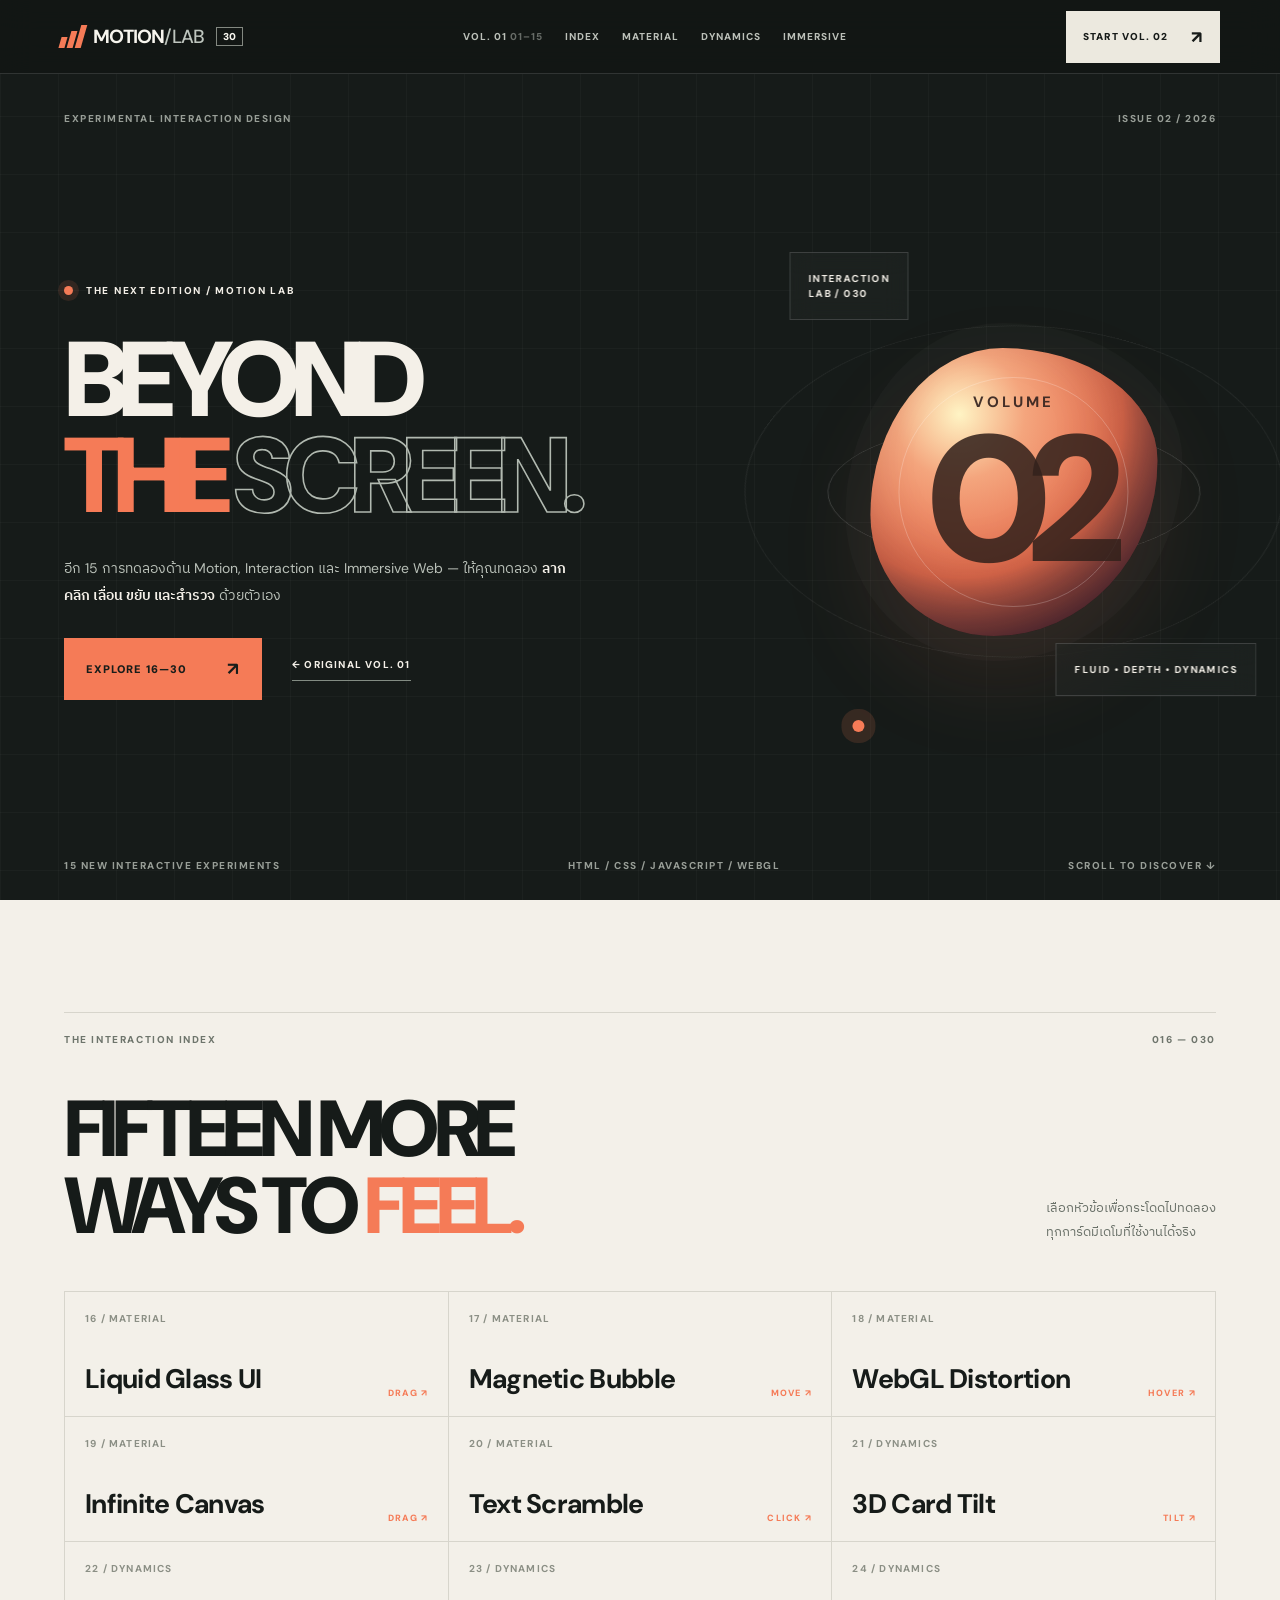
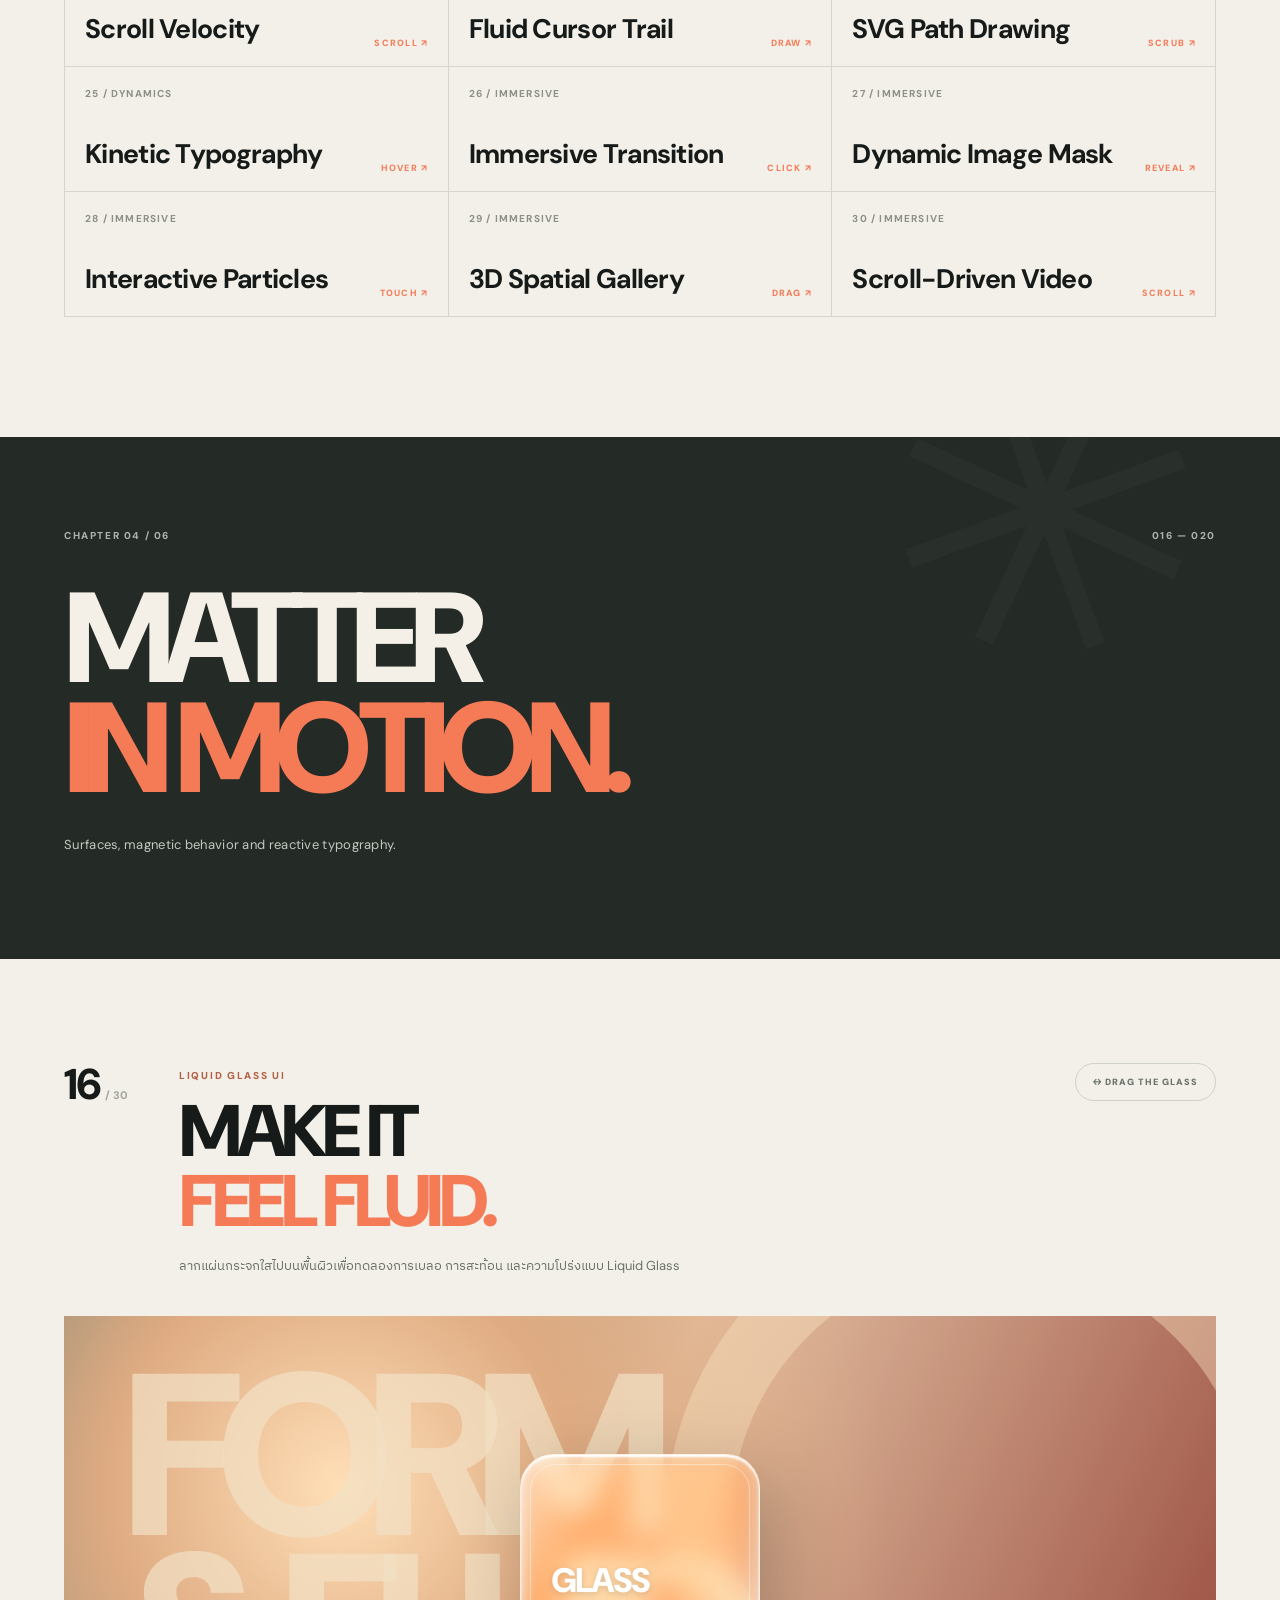
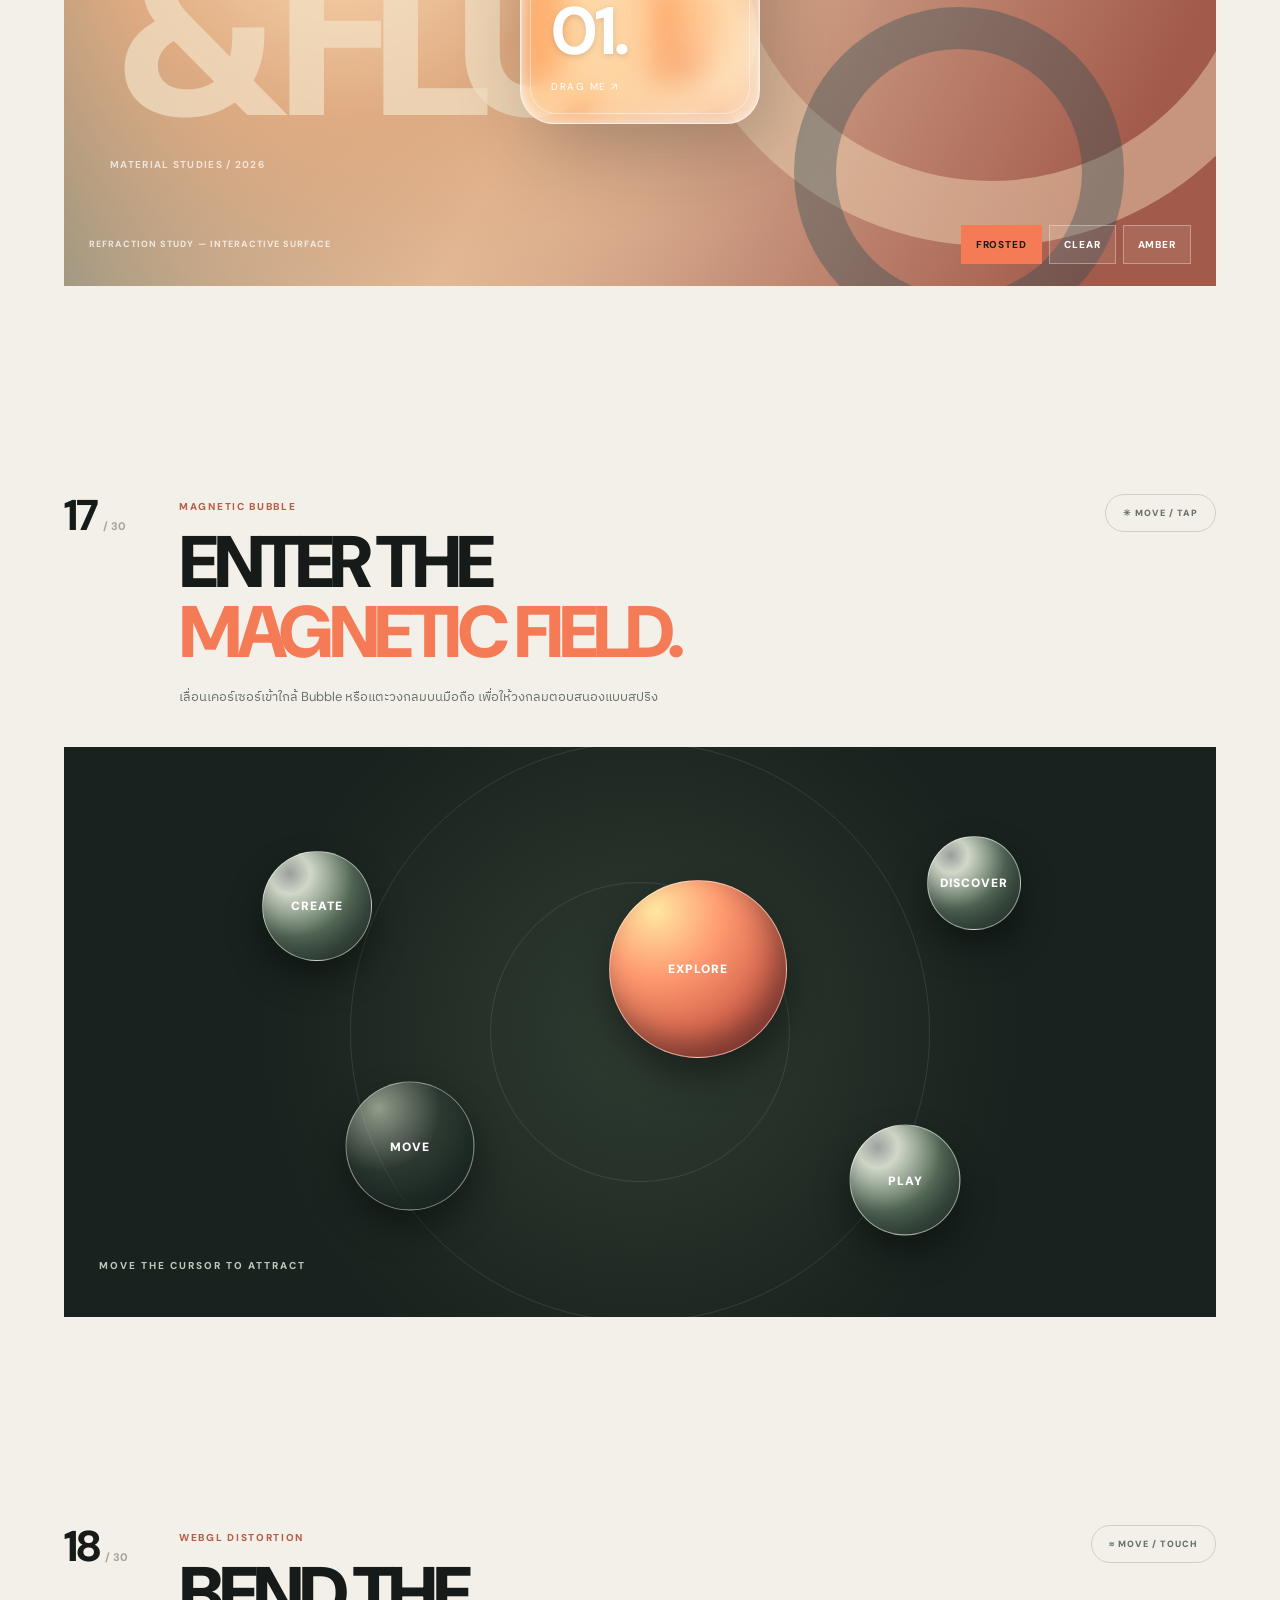
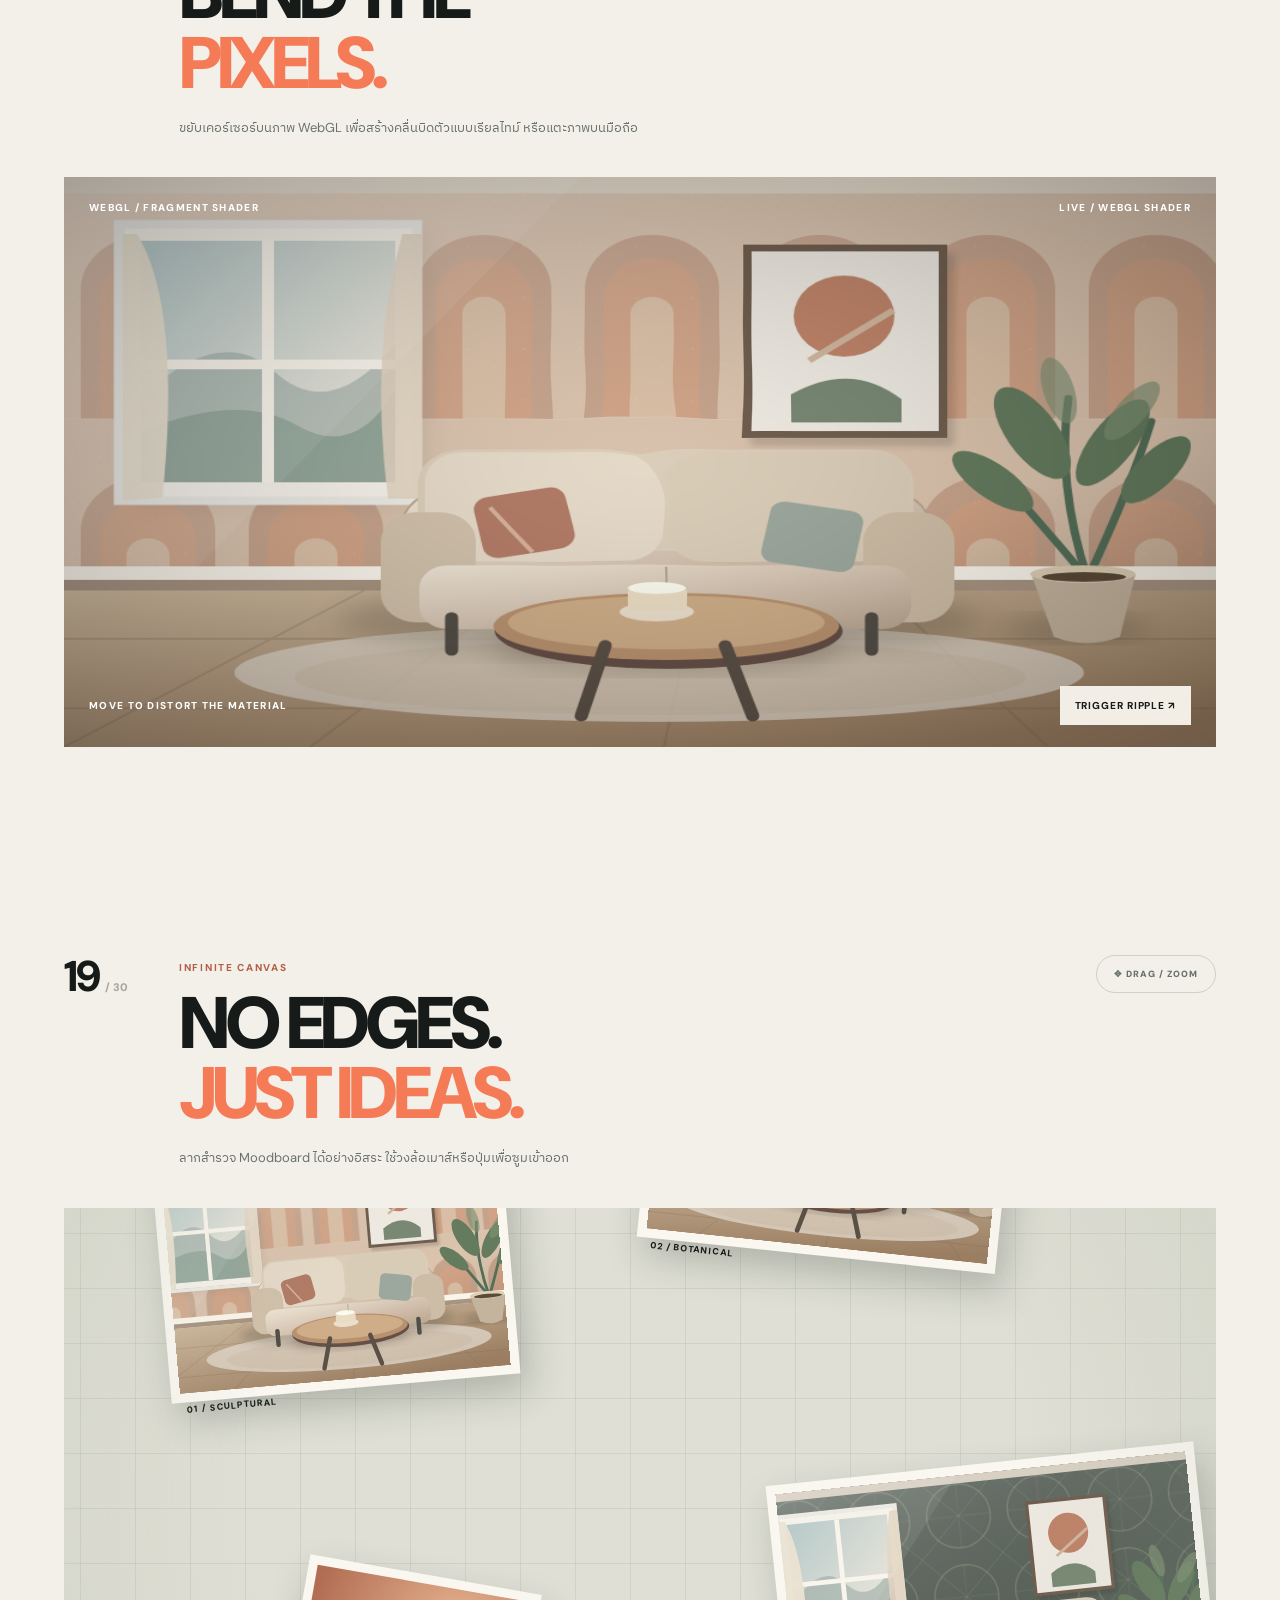
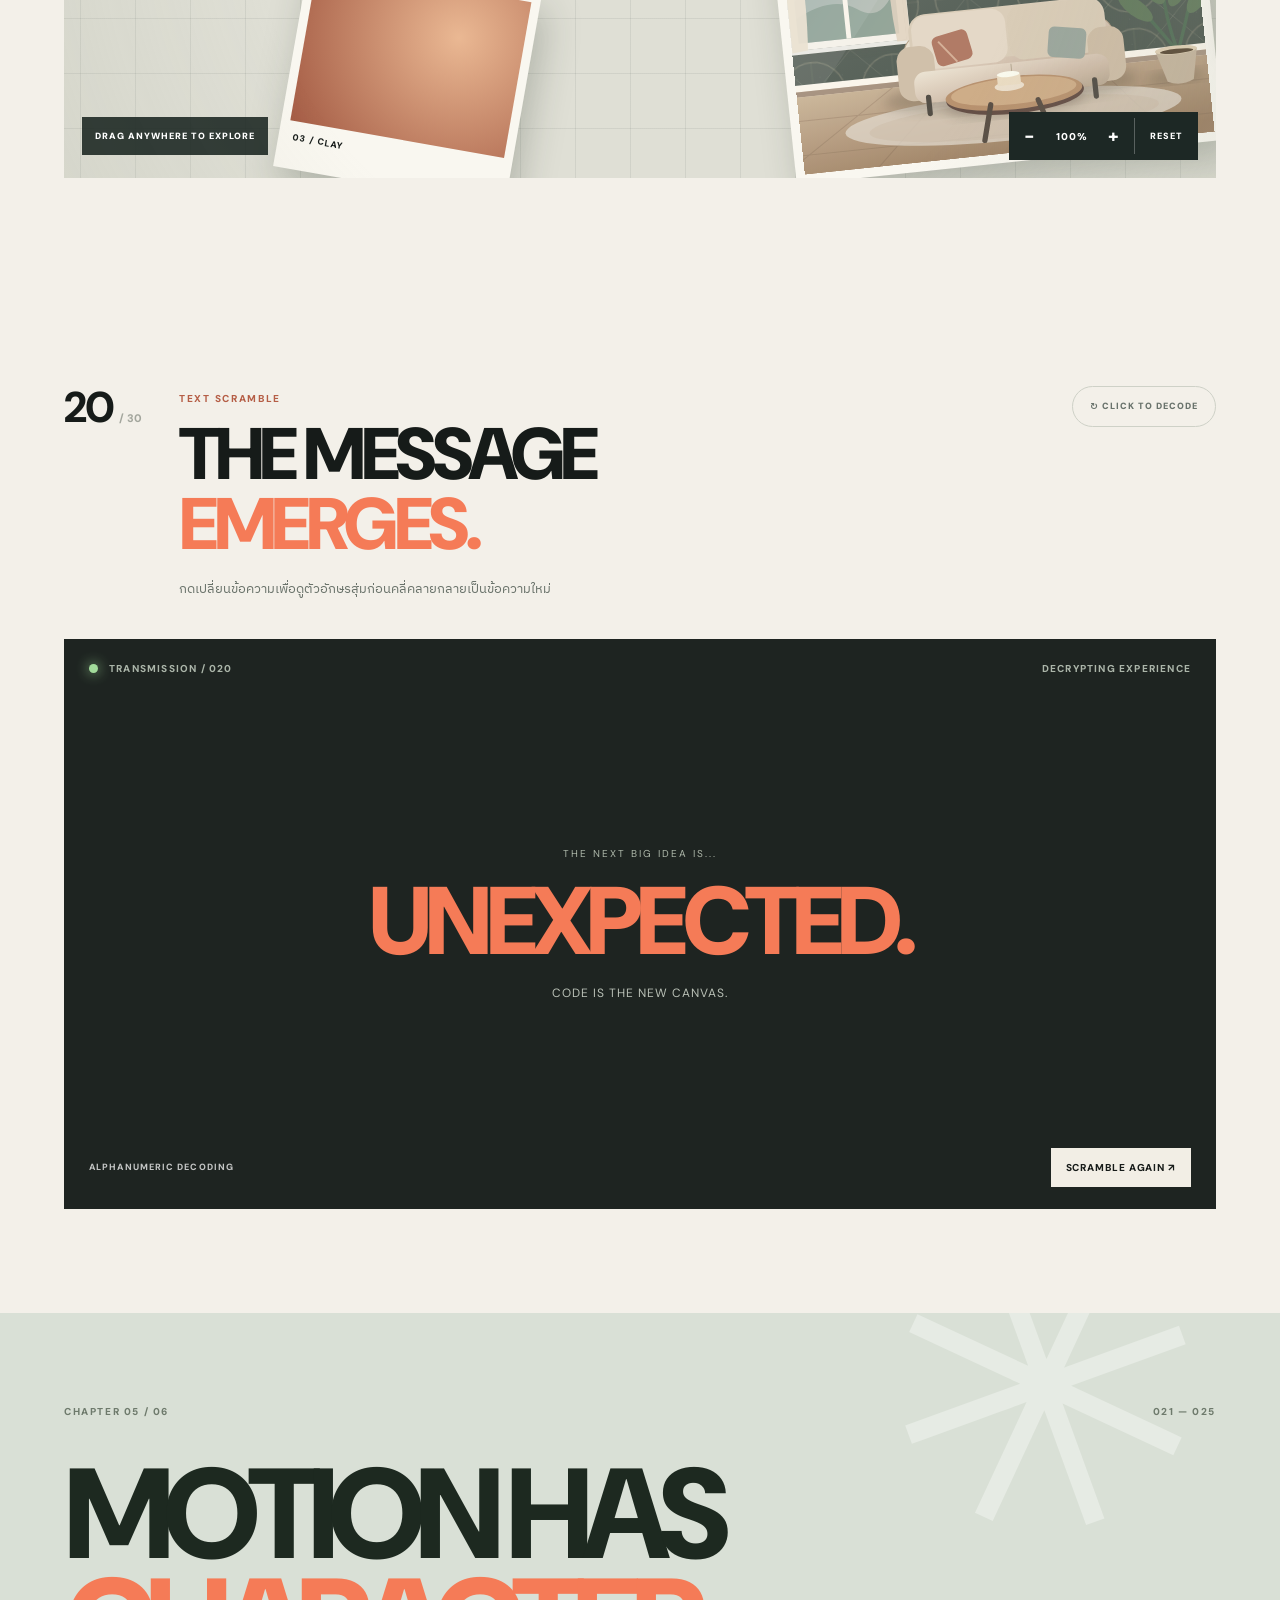
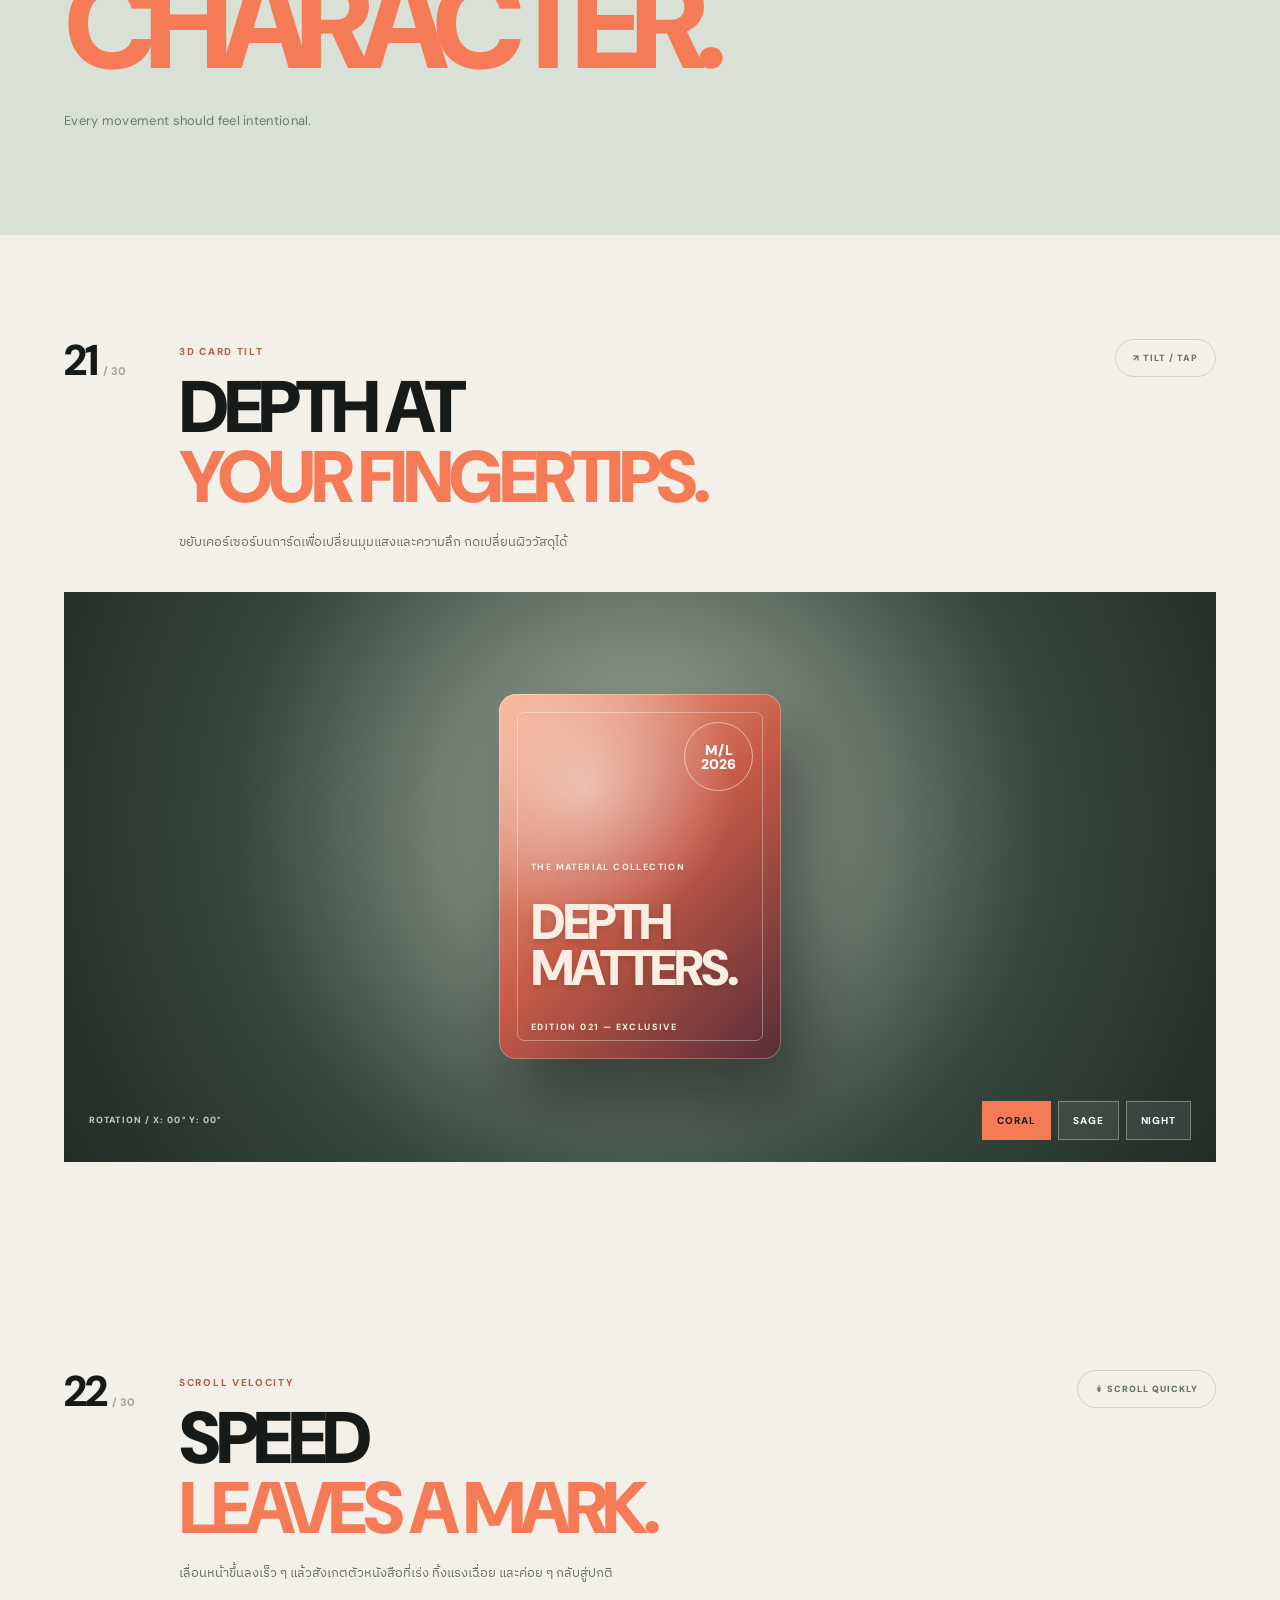
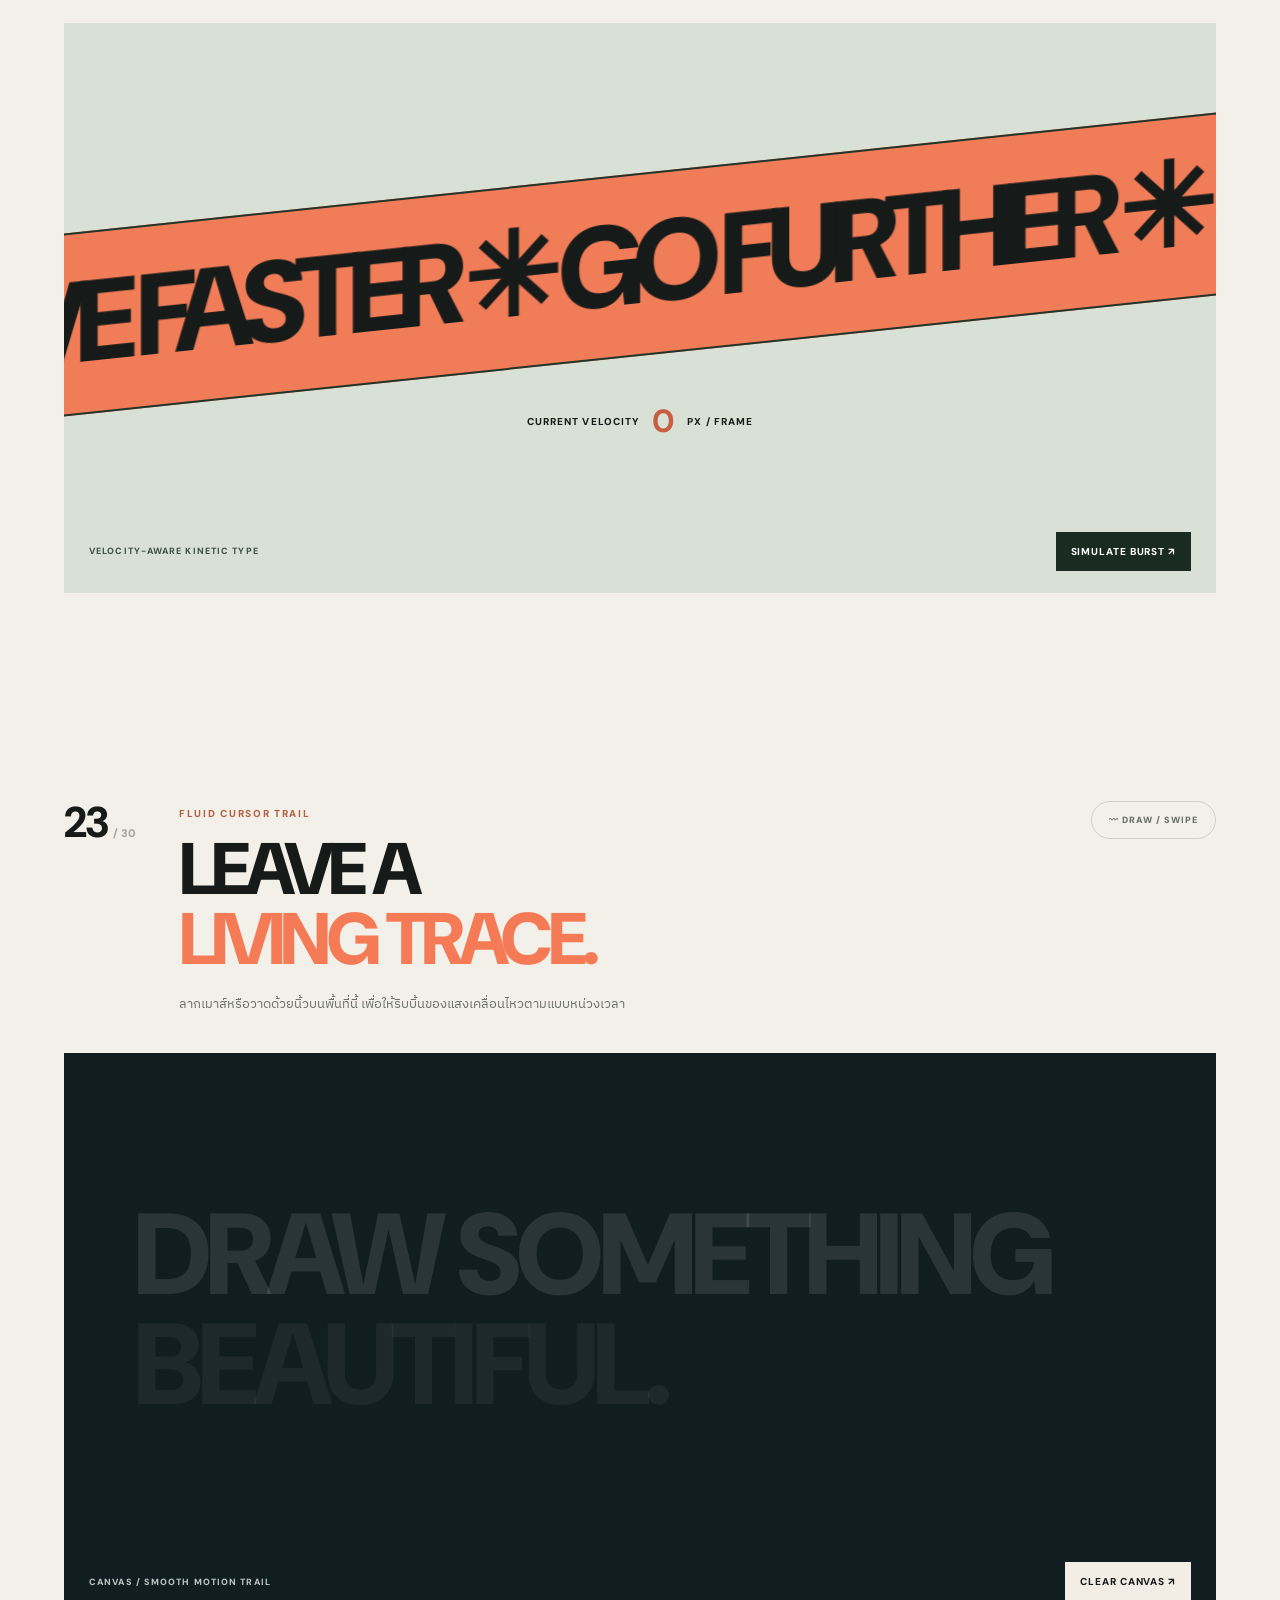
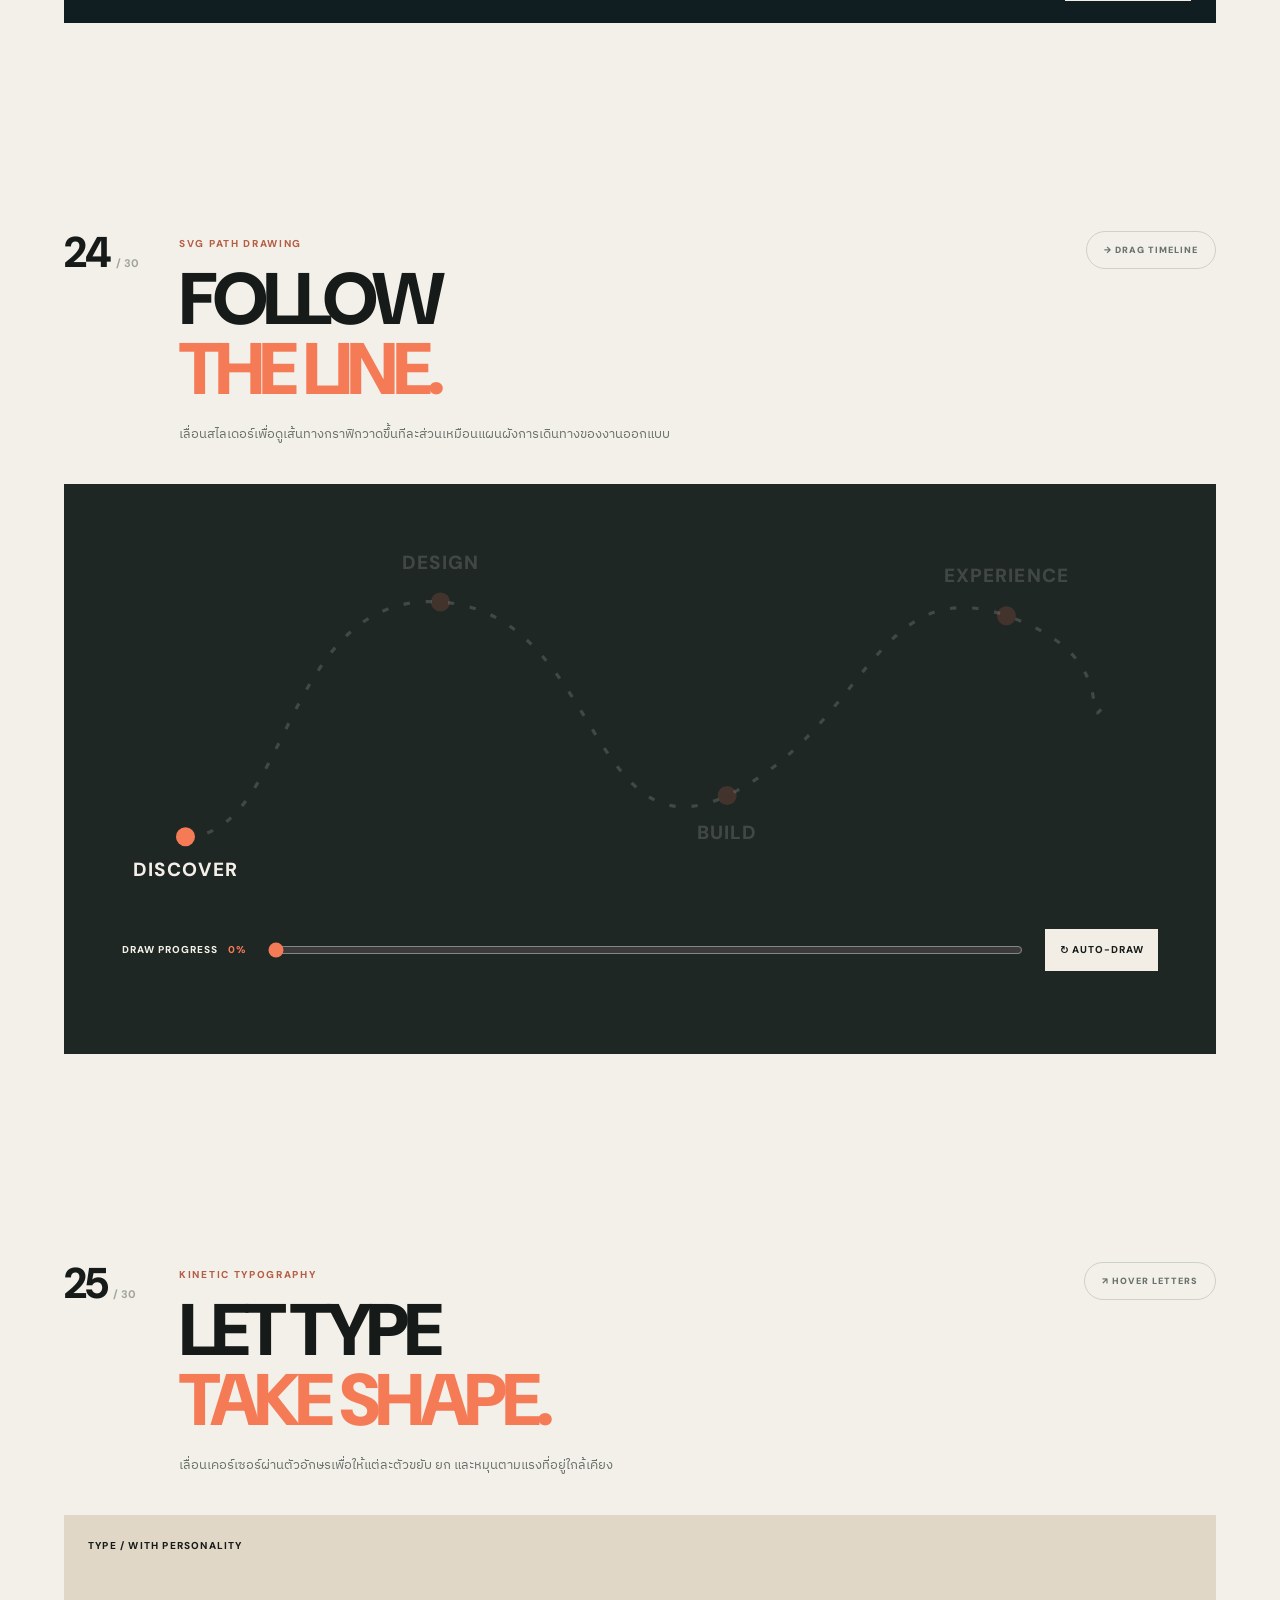
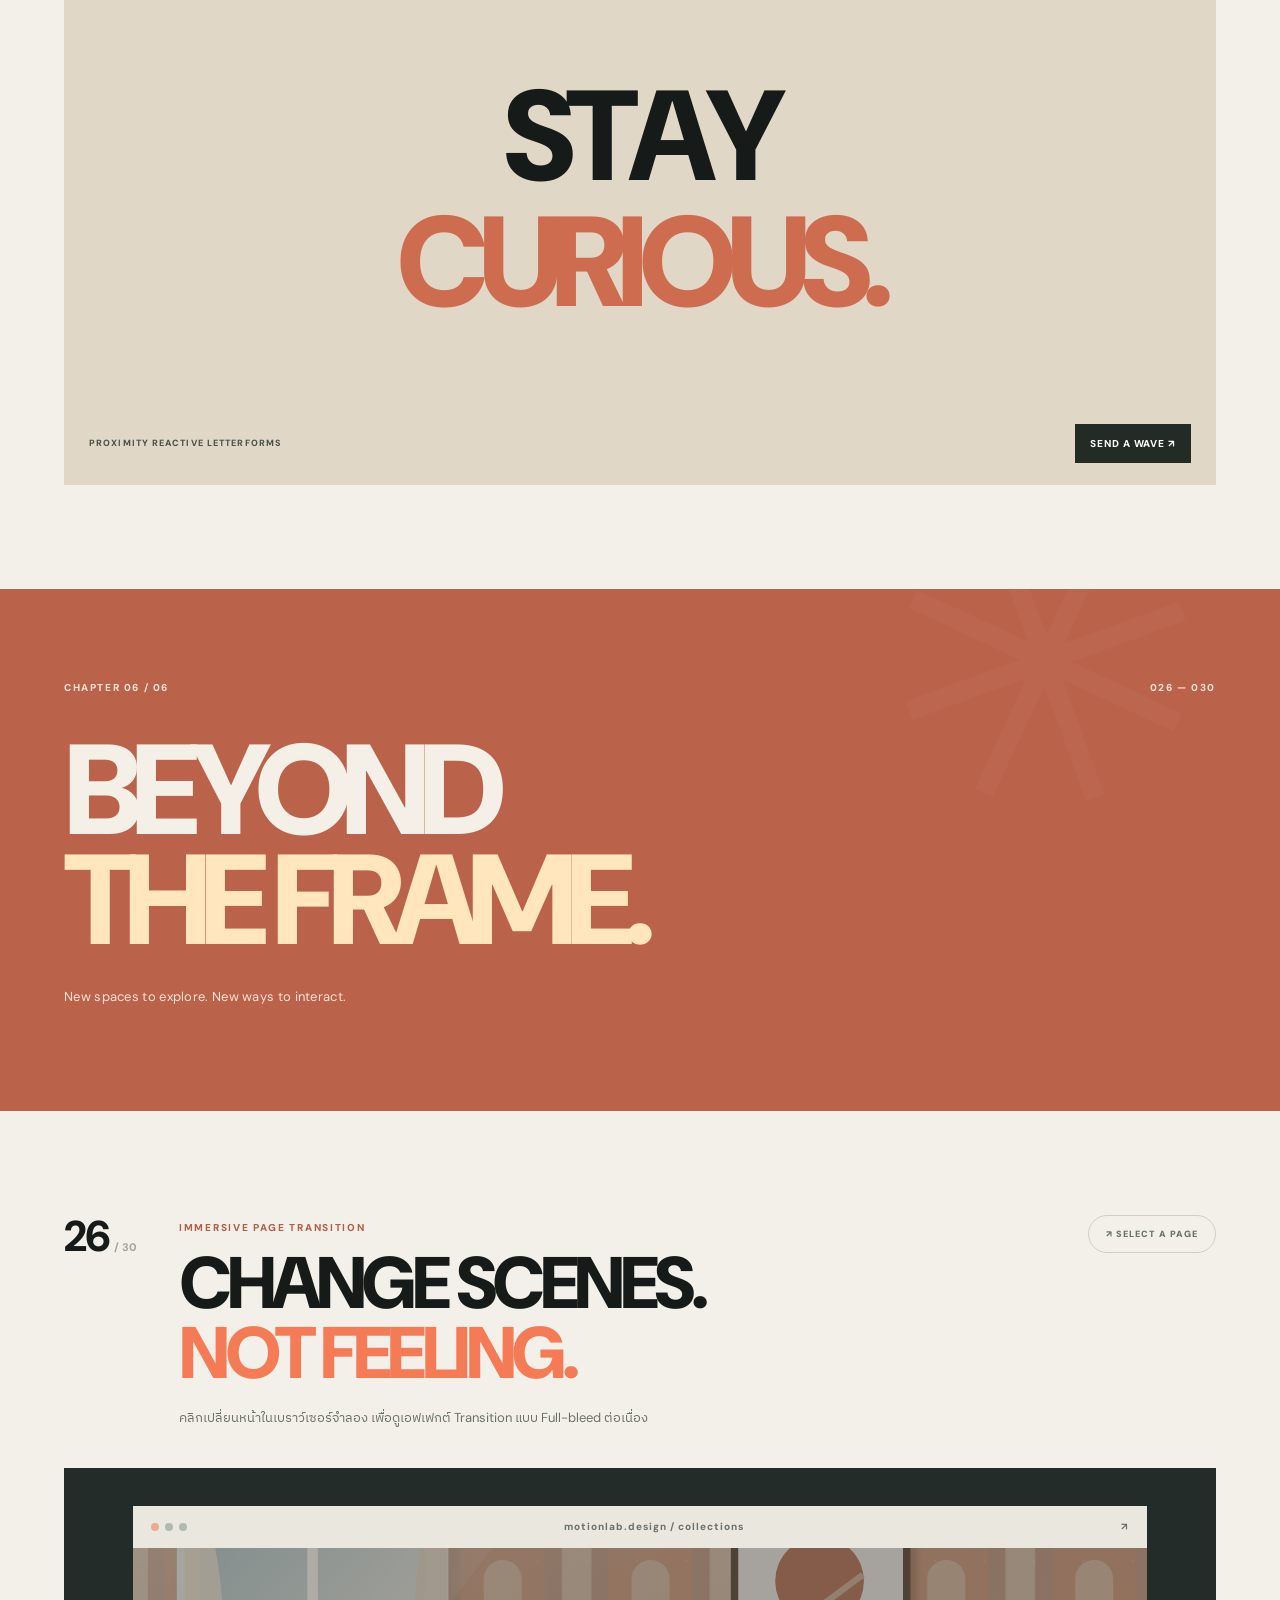
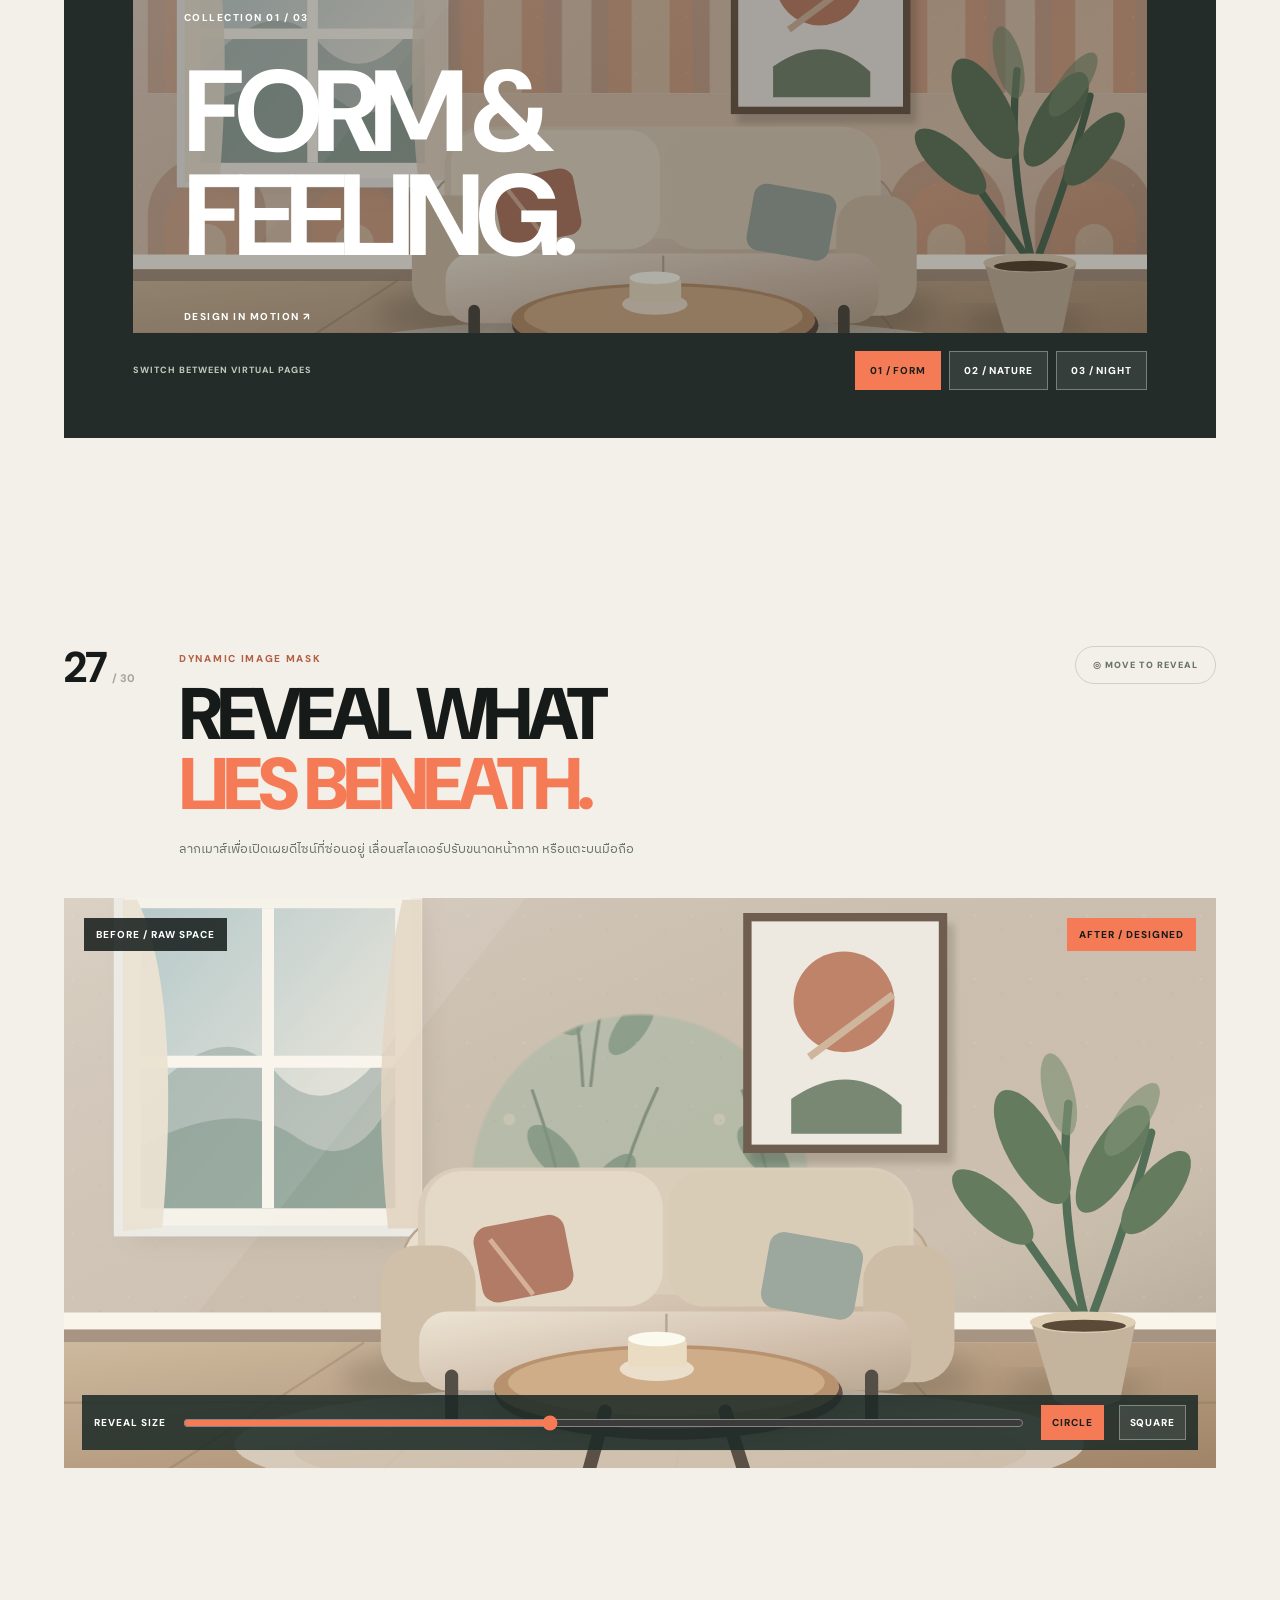
==== vol02.html @ 8ad455dc "Add files via upload" ====
<!doctype html>
<html lang="th">
<head>
<meta charset="utf-8"><meta name="viewport" content="width=device-width, initial-scale=1">
<meta name="theme-color" content="#161b19"><meta name="description" content="MOTION LAB VOL.02 — 15 new interactive experiments. Liquid Glass, WebGL, Infinite Canvas, 3D Gallery, Scroll-Driven Video and more."><title>MOTION LAB / VOL. 02 — Experiments 16–30</title>
<link rel="preconnect" href="https://fonts.googleapis.com"><link rel="preconnect" href="https://fonts.gstatic.com" crossorigin><link href="https://fonts.googleapis.com/css2?family=DM+Sans:wght@400;500;600;700;800;900&family=IBM+Plex+Sans+Thai:wght@400;500;600;700&display=swap" rel="stylesheet"><link rel="stylesheet" href="vol02.css">
</head><body>
<div class="reading-line" id="readingLine"></div>
<header class="nav"><a class="logo" href="./index.html#home" aria-label="MOTION LAB Homepage"><span class="logo-bars"><i></i><i></i><i></i></span><b>MOTION<span>/LAB</span></b><small>30</small></a><nav class="nav-items" aria-label="Main navigation"><a href="./index.html#directory">VOL. 01 <span>01–15</span></a><a href="#index">INDEX</a><a href="#chapter-material">MATERIAL</a><a href="#chapter-dynamic">DYNAMICS</a><a href="#chapter-immersive">IMMERSIVE</a></nav><a class="nav-pill" href="#demo-16">START VOL. 02 <span>↗</span></a></header>
<main>
<section class="v-hero" id="home"><div class="hero-grain"></div><div class="hero-rail"><span>EXPERIMENTAL INTERACTION DESIGN</span><span>ISSUE 02 / 2026</span></div><div class="hero-grid"><div class="hero-words"><span class="overline"><i></i> THE NEXT EDITION / MOTION LAB</span><h1>BEYOND<br><em>THE</em> <span class="outline">SCREEN.</span></h1><p>อีก 15 การทดลองด้าน Motion, Interaction และ Immersive Web — ให้คุณทดลอง <strong>ลาก คลิก เลื่อน ขยับ และสำรวจ</strong> ด้วยตัวเอง</p><div class="hero-buttons"><a class="solid-btn" href="#demo-16">EXPLORE 16—30 <b>↗</b></a><a class="text-button" href="./index.html#directory">← ORIGINAL VOL. 01</a></div></div><div class="hero-art" aria-hidden="true"><div class="halo halo-1"></div><div class="halo halo-2"></div><div class="hero-core"><span>VOLUME<br><strong>02</strong></span></div><div class="hero-tag tag-1">INTERACTION<br>LAB / 030</div><div class="hero-tag tag-2">FLUID • DEPTH • DYNAMICS</div><div class="hero-orbit-dot"></div></div></div><div class="hero-foot"><span>15 NEW INTERACTIVE EXPERIMENTS</span><span>HTML / CSS / JAVASCRIPT / WEBGL</span><span>SCROLL TO DISCOVER ↓</span></div></section>
<section class="index-section wrap" id="index"><div class="top-note"><span>THE INTERACTION INDEX</span><span>016 — 030</span></div><div class="index-intro"><h2>FIFTEEN MORE<br>WAYS TO <em>FEEL.</em></h2><p>เลือกหัวข้อเพื่อกระโดดไปทดลอง<br>ทุกการ์ดมีเดโมที่ใช้งานได้จริง</p></div><div class="index-cards">
<a href="#demo-16"><small>16 / MATERIAL</small><b>Liquid Glass UI</b><span>DRAG ↗</span></a><a href="#demo-17"><small>17 / MATERIAL</small><b>Magnetic Bubble</b><span>MOVE ↗</span></a><a href="#demo-18"><small>18 / MATERIAL</small><b>WebGL Distortion</b><span>HOVER ↗</span></a><a href="#demo-19"><small>19 / MATERIAL</small><b>Infinite Canvas</b><span>DRAG ↗</span></a><a href="#demo-20"><small>20 / MATERIAL</small><b>Text Scramble</b><span>CLICK ↗</span></a><a href="#demo-21"><small>21 / DYNAMICS</small><b>3D Card Tilt</b><span>TILT ↗</span></a><a href="#demo-22"><small>22 / DYNAMICS</small><b>Scroll Velocity</b><span>SCROLL ↗</span></a><a href="#demo-23"><small>23 / DYNAMICS</small><b>Fluid Cursor Trail</b><span>DRAW ↗</span></a><a href="#demo-24"><small>24 / DYNAMICS</small><b>SVG Path Drawing</b><span>SCRUB ↗</span></a><a href="#demo-25"><small>25 / DYNAMICS</small><b>Kinetic Typography</b><span>HOVER ↗</span></a><a href="#demo-26"><small>26 / IMMERSIVE</small><b>Immersive Transition</b><span>CLICK ↗</span></a><a href="#demo-27"><small>27 / IMMERSIVE</small><b>Dynamic Image Mask</b><span>REVEAL ↗</span></a><a href="#demo-28"><small>28 / IMMERSIVE</small><b>Interactive Particles</b><span>TOUCH ↗</span></a><a href="#demo-29"><small>29 / IMMERSIVE</small><b>3D Spatial Gallery</b><span>DRAG ↗</span></a><a href="#demo-30"><small>30 / IMMERSIVE</small><b>Scroll-Driven Video</b><span>SCROLL ↗</span></a></div></section>
<div id="chapter-material" class="chapter-banner"><div class="wrap"><div class="chapter-meta">CHAPTER 04 / 06 <span>016 — 020</span></div><h2>MATTER<br><em>IN MOTION.</em></h2><p>Surfaces, magnetic behavior and reactive typography.</p></div></div>
<section id="demo-16" class="experiment wrap"><div class="ex-head"><div class="ex-index">16 <small>/ 30</small></div><div><span class="eyebrow">LIQUID GLASS UI</span><h3>MAKE IT<br><em>FEEL FLUID.</em></h3><p>ลากแผ่นกระจกใสไปบนพื้นผิวเพื่อทดลองการเบลอ การสะท้อน และความโปร่งแบบ Liquid Glass</p></div><span class="action-hint">↔ DRAG THE GLASS</span></div><div class="stage glass-stage" id="glassStage"><div class="glass-surface"><span>FORM<br>&amp; FLUID</span><div class="glass-arc arc-one"></div><div class="glass-arc arc-two"></div><div class="glass-surface-note">MATERIAL STUDIES / 2026</div></div><div class="glass-object" id="glassObject" role="img" aria-label="แผ่นกระจกแบบลากได้"><div class="glass-shine"></div><span>GLASS<br><strong>01.</strong></span><small>DRAG ME ↗</small></div><div class="stage-bottom"><span>REFRACTION STUDY — INTERACTIVE SURFACE</span><div class="control-group"><button class="chip active" data-glass="frost" aria-pressed="true">FROSTED</button><button class="chip" data-glass="clear" aria-pressed="false">CLEAR</button><button class="chip" data-glass="amber" aria-pressed="false">AMBER</button></div></div></div></section>
<section id="demo-17" class="experiment wrap"><div class="ex-head"><div class="ex-index">17 <small>/ 30</small></div><div><span class="eyebrow">MAGNETIC BUBBLE</span><h3>ENTER THE<br><em>MAGNETIC FIELD.</em></h3><p>เลื่อนเคอร์เซอร์เข้าใกล้ Bubble หรือแตะวงกลมบนมือถือ เพื่อให้วงกลมตอบสนองแบบสปริง</p></div><span class="action-hint">✳ MOVE / TAP</span></div><div class="stage bubble-stage" id="bubbleStage"><div class="bubble-orbit"></div><div class="bubble-orbit inner"></div><button class="bubble" style="--x:22%;--y:28%;--size:110px" data-bubble="CREATE" aria-label="CREATE">CREATE</button><button class="bubble accent" style="--x:55%;--y:39%;--size:178px" data-bubble="EXPLORE" aria-label="EXPLORE">EXPLORE</button><button class="bubble" style="--x:79%;--y:24%;--size:94px" data-bubble="DISCOVER" aria-label="DISCOVER">DISCOVER</button><button class="bubble outline-b" style="--x:30%;--y:70%;--size:129px" data-bubble="MOVE" aria-label="MOVE">MOVE</button><button class="bubble" style="--x:73%;--y:76%;--size:111px" data-bubble="PLAY" aria-label="PLAY">PLAY</button><span class="bubble-status" id="bubbleStatus">MOVE THE CURSOR TO ATTRACT</span></div></section>
<section id="demo-18" class="experiment wrap"><div class="ex-head"><div class="ex-index">18 <small>/ 30</small></div><div><span class="eyebrow">WEBGL DISTORTION</span><h3>BEND THE<br><em>PIXELS.</em></h3><p>ขยับเคอร์เซอร์บนภาพ WebGL เพื่อสร้างคลื่นบิดตัวแบบเรียลไทม์ หรือแตะภาพบนมือถือ</p></div><span class="action-hint">≈ MOVE / TOUCH</span></div><div class="stage shader-stage" id="shaderStage"><canvas id="shaderCanvas" aria-label="Interactive WebGL ripple distortion"></canvas><div class="shader-head"><span>WEBGL / FRAGMENT SHADER</span><span id="shaderState">GPU RENDERING</span></div><div class="shader-bottom"><span>MOVE TO DISTORT THE MATERIAL</span><button class="minor-btn" id="shaderPulse">TRIGGER RIPPLE ↗</button></div></div></section>
<section id="demo-19" class="experiment wrap"><div class="ex-head"><div class="ex-index">19 <small>/ 30</small></div><div><span class="eyebrow">INFINITE CANVAS</span><h3>NO EDGES.<br><em>JUST IDEAS.</em></h3><p>ลากสำรวจ Moodboard ได้อย่างอิสระ ใช้วงล้อเมาส์หรือปุ่มเพื่อซูมเข้าออก</p></div><span class="action-hint">✥ DRAG / ZOOM</span></div><div class="stage canvas-stage" id="infiniteCanvas"><div class="canvas-world" id="canvasWorld"><div class="canvas-node node-one"><img src="assets/room-after.svg" alt="Warm interior"><span>01 / SCULPTURAL</span></div><div class="canvas-node node-two"><img src="assets/room-sage.svg" alt="Sage interior"><span>02 / BOTANICAL</span></div><div class="canvas-node node-three"><div class="canvas-color color-swatch-one"></div><span>03 / CLAY</span></div><div class="canvas-node node-four"><img src="assets/room-night.svg" alt="Night interior"><span>04 / NOCTURNE</span></div><div class="canvas-node node-five"><div class="canvas-poster">SPACE<br><em>IS A</em><br>CANVAS.</div><span>05 / TYPOGRAPHY</span></div><div class="canvas-node node-six"><img src="assets/room-sand.svg" alt="Neutral interior"><span>06 / SOFT LINES</span></div></div><div class="canvas-toolbar"><span>DRAG ANYWHERE TO EXPLORE</span><div><button id="canvasMinus" aria-label="Zoom out">−</button><output id="canvasZoom">100%</output><button id="canvasPlus" aria-label="Zoom in">+</button><button id="canvasReset">RESET</button></div></div></div></section>
<section id="demo-20" class="experiment wrap"><div class="ex-head"><div class="ex-index">20 <small>/ 30</small></div><div><span class="eyebrow">TEXT SCRAMBLE</span><h3>THE MESSAGE<br><em>EMERGES.</em></h3><p>กดเปลี่ยนข้อความเพื่อดูตัวอักษรสุ่มก่อนคลี่คลายกลายเป็นข้อความใหม่</p></div><span class="action-hint">↻ CLICK TO DECODE</span></div><div class="stage scramble-stage"><div class="terminal-bar"><span class="led"></span> TRANSMISSION / 020 <span>DECRYPTING EXPERIENCE</span></div><div class="scramble-core"><small>THE NEXT BIG IDEA IS...</small><div id="scrambleText" aria-live="polite">UNEXPECTED.</div><p id="scrambleDescription">CODE IS THE NEW CANVAS.</p></div><div class="stage-bottom"><span>ALPHANUMERIC DECODING</span><button class="minor-btn" id="scrambleNext">SCRAMBLE AGAIN ↗</button></div></div></section>
<div id="chapter-dynamic" class="chapter-banner light-chapter"><div class="wrap"><div class="chapter-meta">CHAPTER 05 / 06 <span>021 — 025</span></div><h2>MOTION HAS<br><em>CHARACTER.</em></h2><p>Every movement should feel intentional.</p></div></div>
<section id="demo-21" class="experiment wrap"><div class="ex-head"><div class="ex-index">21 <small>/ 30</small></div><div><span class="eyebrow">3D CARD TILT</span><h3>DEPTH AT<br><em>YOUR FINGERTIPS.</em></h3><p>ขยับเคอร์เซอร์บนการ์ดเพื่อเปลี่ยนมุมแสงและความลึก กดเปลี่ยนผิววัสดุได้</p></div><span class="action-hint">↗ TILT / TAP</span></div><div class="stage tilt-stage" id="tiltStage"><div class="tilt-perspective"><div class="tilt-card" id="tiltCard" tabindex="0" aria-label="Three dimensional tilt card"><div class="tilt-glare" id="tiltGlare"></div><div class="tilt-card-text"><span>THE MATERIAL COLLECTION</span><strong>DEPTH<br>MATTERS.</strong><small>EDITION 021 — EXCLUSIVE</small></div><div class="tilt-seal">M/L<br>2026</div></div></div><div class="stage-bottom"><span id="tiltReadout">ROTATION / X: 00° Y: 00°</span><div class="control-group"><button class="chip active" data-tilt="coral">CORAL</button><button class="chip" data-tilt="sage">SAGE</button><button class="chip" data-tilt="night">NIGHT</button></div></div></div></section>
<section id="demo-22" class="experiment wrap velocity-experiment"><div class="ex-head"><div class="ex-index">22 <small>/ 30</small></div><div><span class="eyebrow">SCROLL VELOCITY</span><h3>SPEED<br><em>LEAVES A MARK.</em></h3><p>เลื่อนหน้าขึ้นลงเร็ว ๆ แล้วสังเกตตัวหนังสือที่เร่ง ทิ้งแรงเฉื่อย และค่อย ๆ กลับสู่ปกติ</p></div><span class="action-hint">↡ SCROLL QUICKLY</span></div><div class="stage velocity-stage" id="velocityStage"><div class="velocity-rail" id="velocityRail"><div class="velocity-band" id="velocityBand">MOVE FASTER ✳ GO FURTHER ✳ FEEL THE MOTION ✳ MOVE FASTER ✳ GO FURTHER ✳ FEEL THE MOTION ✳</div></div><div class="velocity-metric"><span>CURRENT VELOCITY</span><strong id="velocityReadout">0</strong><span>PX / FRAME</span></div><div class="stage-bottom"><span>VELOCITY-AWARE KINETIC TYPE</span><button class="minor-btn" id="velocityBurst">SIMULATE BURST ↗</button></div></div></section>
<section id="demo-23" class="experiment wrap"><div class="ex-head"><div class="ex-index">23 <small>/ 30</small></div><div><span class="eyebrow">FLUID CURSOR TRAIL</span><h3>LEAVE A<br><em>LIVING TRACE.</em></h3><p>ลากเมาส์หรือวาดด้วยนิ้วบนพื้นที่นี้ เพื่อให้ริบบิ้นของแสงเคลื่อนไหวตามแบบหน่วงเวลา</p></div><span class="action-hint">〰 DRAW / SWIPE</span></div><div class="stage trail-stage" id="trailStage"><canvas id="trailCanvas" aria-label="Paint a fluid cursor trail"></canvas><div class="trail-label">DRAW SOMETHING<br><span>BEAUTIFUL.</span></div><div class="stage-bottom"><span>CANVAS / SMOOTH MOTION TRAIL</span><button class="minor-btn" id="trailClear">CLEAR CANVAS ↗</button></div></div></section>
<section id="demo-24" class="experiment wrap"><div class="ex-head"><div class="ex-index">24 <small>/ 30</small></div><div><span class="eyebrow">SVG PATH DRAWING</span><h3>FOLLOW<br><em>THE LINE.</em></h3><p>เลื่อนสไลเดอร์เพื่อดูเส้นทางกราฟิกวาดขึ้นทีละส่วนเหมือนแผนผังการเดินทางของงานออกแบบ</p></div><span class="action-hint">→ DRAG TIMELINE</span></div><div class="stage path-stage"><div class="path-visual"><svg id="drawingSvg" viewBox="0 0 980 430" role="img" aria-label="Design journey drawing with SVG path"><defs><linearGradient id="pathGrad"><stop offset="0" stop-color="#f47c5a"/><stop offset="1" stop-color="#ecd7ac"/></linearGradient></defs><path class="path-guide" d="M60 324 C160 324 150 92 301 102 S440 348 572 285 S711 72 836 115 S895 242 935 192"/><path id="drawingLine" class="path-line" d="M60 324 C160 324 150 92 301 102 S440 348 572 285 S711 72 836 115 S895 242 935 192"/><g class="path-dot" data-threshold="0"><circle cx="60" cy="324" r="9"/><text x="60" y="361">DISCOVER</text></g><g class="path-dot" data-threshold="0.32"><circle cx="301" cy="102" r="9"/><text x="301" y="71">DESIGN</text></g><g class="path-dot" data-threshold="0.63"><circle cx="572" cy="285" r="9"/><text x="572" y="326">BUILD</text></g><g class="path-dot" data-threshold="0.86"><circle cx="836" cy="115" r="9"/><text x="836" y="83">EXPERIENCE</text></g></svg></div><div class="path-controls"><label for="pathRange">DRAW PROGRESS <output id="pathPercent">0%</output></label><input id="pathRange" type="range" min="0" max="100" value="0"><button id="pathReplay" class="minor-btn">↻ AUTO-DRAW</button></div></div></section>
<section id="demo-25" class="experiment wrap"><div class="ex-head"><div class="ex-index">25 <small>/ 30</small></div><div><span class="eyebrow">KINETIC TYPOGRAPHY</span><h3>LET TYPE<br><em>TAKE SHAPE.</em></h3><p>เลื่อนเคอร์เซอร์ผ่านตัวอักษรเพื่อให้แต่ละตัวขยับ ยก และหมุนตามแรงที่อยู่ใกล้เคียง</p></div><span class="action-hint">↗ HOVER LETTERS</span></div><div class="stage kinetic-stage" id="kineticStage"><span>TYPE / WITH PERSONALITY</span><div class="kinetic-title" id="kineticTitle" aria-label="STAY CURIOUS"><div data-kinetic="STAY"></div><div data-kinetic="CURIOUS."></div></div><div class="stage-bottom"><span>PROXIMITY REACTIVE LETTERFORMS</span><button class="minor-btn" id="kineticWave">SEND A WAVE ↗</button></div></div></section>
<div id="chapter-immersive" class="chapter-banner immersive-chapter"><div class="wrap"><div class="chapter-meta">CHAPTER 06 / 06 <span>026 — 030</span></div><h2>BEYOND<br><em>THE FRAME.</em></h2><p>New spaces to explore. New ways to interact.</p></div></div>
<section id="demo-26" class="experiment wrap"><div class="ex-head"><div class="ex-index">26 <small>/ 30</small></div><div><span class="eyebrow">IMMERSIVE PAGE TRANSITION</span><h3>CHANGE SCENES.<br><em>NOT FEELING.</em></h3><p>คลิกเปลี่ยนหน้าในเบราว์เซอร์จำลอง เพื่อดูเอฟเฟกต์ Transition แบบ Full-bleed ต่อเนื่อง</p></div><span class="action-hint">↗ SELECT A PAGE</span></div><div class="stage transition-stage"><div class="browser-bar"><span class="browser-dots"><i></i><i></i><i></i></span><span>motionlab.design / collections</span><span>↗</span></div><div class="site-preview" id="sitePreview"><img id="siteImage" src="assets/room-after.svg" alt="Material collection preview"><div class="site-preview-copy"><small id="siteCount">COLLECTION 01 / 03</small><h4 id="siteTitle">FORM &<br>FEELING.</h4><span>DESIGN IN MOTION ↗</span></div><div class="page-wipe" id="pageWipe"></div></div><div class="transition-controls"><span>SWITCH BETWEEN VIRTUAL PAGES</span><button class="chip active" data-scene="0">01 / FORM</button><button class="chip" data-scene="1">02 / NATURE</button><button class="chip" data-scene="2">03 / NIGHT</button></div></div></section>
<section id="demo-27" class="experiment wrap"><div class="ex-head"><div class="ex-index">27 <small>/ 30</small></div><div><span class="eyebrow">DYNAMIC IMAGE MASK</span><h3>REVEAL WHAT<br><em>LIES BENEATH.</em></h3><p>ลากเมาส์เพื่อเปิดเผยดีไซน์ที่ซ่อนอยู่ เลื่อนสไลเดอร์ปรับขนาดหน้ากาก หรือแตะบนมือถือ</p></div><span class="action-hint">◎ MOVE TO REVEAL</span></div><div class="stage mask-stage" id="maskStage"><img src="assets/room-before.svg" alt="Before, bare interior"><img class="mask-after" id="maskedImage" src="assets/room-sage.svg" alt="After, botanical wallpaper"><div class="mask-tag before-tag">BEFORE / RAW SPACE</div><div class="mask-tag after-tag">AFTER / DESIGNED</div><div class="mask-controls"><label for="maskSize">REVEAL SIZE</label><input id="maskSize" type="range" min="70" max="300" value="170"><button class="chip active" id="maskCircle" aria-pressed="true">CIRCLE</button><button class="chip" id="maskSquare" aria-pressed="false">SQUARE</button></div></div></section>
<section id="demo-28" class="experiment wrap"><div class="ex-head"><div class="ex-index">28 <small>/ 30</small></div><div><span class="eyebrow">INTERACTIVE PARTICLE SYSTEM</span><h3>A UNIVERSE<br><em>THAT REACTS.</em></h3><p>ขยับหรือกดบนพื้นที่อนุภาคเพื่อผลักหรือดึงอนุภาคและสร้างคลื่นการเคลื่อนไหว</p></div><span class="action-hint">✳ MOVE / PRESS</span></div><div class="stage particle-stage" id="particleStage"><canvas id="particleCanvas" aria-label="Interactive particle simulation"></canvas><div class="particle-head"><span>PARTICLE SYSTEM / 028</span><span id="particleCounter">128 PARTICLES</span></div><div class="stage-bottom"><span>POINTER-REACTIVE PHYSICS</span><div class="control-group"><button class="chip active" data-force="repel">REPEL</button><button class="chip" data-force="attract">ATTRACT</button><button class="chip" id="particleBurst">BURST ↗</button></div></div></div></section>
<section id="demo-29" class="experiment wrap"><div class="ex-head"><div class="ex-index">29 <small>/ 30</small></div><div><span class="eyebrow">3D SPATIAL GALLERY</span><h3>STEP INTO<br><em>THE GALLERY.</em></h3><p>ลากสไลด์ภาพหรือกดลูกศรเพื่อเดินทางในแกลเลอรีสามมิติที่แต่ละภาพมีตำแหน่งความลึกต่างกัน</p></div><span class="action-hint">↔ DRAG / ARROWS</span></div><div class="stage spatial-stage" id="spatialStage"><div class="spatial-space" id="spatialSpace"><figure class="spatial-card"><img src="assets/room-after.svg" alt="Sculptural interior"><figcaption>01 / SCULPTURAL</figcaption></figure><figure class="spatial-card"><img src="assets/room-sage.svg" alt="Botanical interior"><figcaption>02 / BOTANICAL</figcaption></figure><figure class="spatial-card"><img src="assets/room-clay.svg" alt="Terracotta interior"><figcaption>03 / TERRACOTTA</figcaption></figure><figure class="spatial-card"><img src="assets/room-night.svg" alt="Night interior"><figcaption>04 / NOCTURNE</figcaption></figure><figure class="spatial-card"><img src="assets/room-sand.svg" alt="Sand interior"><figcaption>05 / NEUTRAL</figcaption></figure></div><div class="spatial-controls"><span>SPACE <b id="spatialCurrent">01</b> / 05</span><div><button id="spatialPrev" aria-label="Previous work">←</button><button id="spatialNext" aria-label="Next work">→</button></div></div></div></section>
<section id="demo-30" class="experiment video-experiment"><div class="wrap ex-head"><div class="ex-index">30 <small>/ 30</small></div><div><span class="eyebrow">SCROLL-DRIVEN VIDEO</span><h3>DIRECT THE<br><em>TIMELINE.</em></h3><p>เลื่อนหน้าเพื่อควบคุมเวลาในวิดีโอจริง หรือใช้ Timeline ด้านล่างเพื่อสั่งเดินหน้า–ถอยหลังด้วยตัวเอง</p></div><span class="action-hint">↡ SCROLL TO SCRUB</span></div><div class="video-track" id="videoTrack"><div class="video-sticky"><div class="video-frame"><video id="scrollVideo" preload="auto" playsinline muted aria-label="Wallpaper transformation scroll-controlled video" poster="assets/room-before.svg"><source src="assets/vol02-scrub.mp4" type="video/mp4"></video><div class="video-shade"></div><div class="video-overlay"><span>INTERACTIVE FILM / 030</span><strong id="videoTime">00:00 / 00:04</strong></div></div><div class="video-timeline"><div class="video-line"><i id="videoFill"></i></div><input type="range" id="videoRange" min="0" max="1000" value="0" aria-label="Seek through video"><span>SCROLL OR DRAG TO CONTROL THE FILM</span></div></div></div></section>
<section class="end-section"><div class="wrap"><span class="eyebrow">END OF VOL. 02 / 030</span><h2>GOOD DESIGN<br>IS NOT STATIC.<br><em>IT RESPONDS.</em></h2><p>ครบ 30 Interactive Web Effects — ตั้งแต่การเล่าเรื่องผ่าน Scroll จนถึง WebGL และระบบภาพสามมิติ</p><div class="end-actions"><a class="solid-btn" href="#index">REVISIT VOL. 02 ↗</a><a class="text-button" href="./index.html#directory">EXPLORE VOL. 01 ←</a></div><div class="end-footer"><span>MOTION/LAB — 30 EXPERIENCES</span><span>VOLUME 02 / EXPERIMENTS 16—30</span><a href="#home">BACK TO TOP ↑</a></div></div></section>
</main><script src="vol02.js" defer></script></body></html>
---- vol02.css ----
:root{--ink:#161b19;--ink2:#242a27;--paper:#f3f0e9;--paper2:#e5e1d7;--coral:#f57b57;--coral2:#e56649;--sage:#a6b6a6;--muted:#7b817b;--line:#d7d5cc;--font:'DM Sans','IBM Plex Sans Thai',Arial,sans-serif}*{box-sizing:border-box}html{scroll-behavior:smooth;scroll-padding-top:82px}body{margin:0;background:var(--paper);color:var(--ink);font-family:var(--font);-webkit-font-smoothing:antialiased;overflow-x:clip}button,input{font:inherit}button{cursor:pointer}a{color:inherit;text-decoration:none}img,video,canvas{display:block;max-width:100%}h1,h2,h3,h4,p,figure{margin:0}em{font-style:normal;color:var(--coral)}::selection{background:var(--coral);color:var(--ink)}.wrap{width:min(1300px,90%);margin-inline:auto}.reading-line{position:fixed;z-index:99;top:0;left:0;height:3px;width:0;background:var(--coral);pointer-events:none}.nav{position:fixed;top:0;left:0;right:0;z-index:95;height:74px;padding:0 4.7%;display:flex;align-items:center;gap:34px;background:rgba(18,22,20,.91);border-bottom:1px solid #ffffff21;color:#f7f5ee;backdrop-filter:blur(16px)}.logo{display:flex;align-items:center;gap:9px;white-space:nowrap;font-weight:900;font-size:19px;letter-spacing:-1px}.logo b span{font-weight:500;color:#bec5be}.logo small{border:1px solid #838881;font-size:10px;padding:2px 6px;letter-spacing:0;margin-left:3px}.logo-bars{display:flex;gap:3px;align-items:flex-end;height:23px}.logo-bars i{width:6px;height:11px;background:var(--coral);transform:skew(-16deg)}.logo-bars i:nth-child(2){height:17px}.logo-bars i:nth-child(3){height:23px}.nav-items{display:flex;align-items:center;gap:22px;margin:auto}.nav-items a{font-size:10px;font-weight:800;letter-spacing:1px;color:#bcc0b9;white-space:nowrap;transition:color .2s}.nav-items a span{opacity:.5}.nav-items a:hover{color:#fff}.nav-pill{background:#ece9df;color:#171b19;font-size:10px;font-weight:900;letter-spacing:1px;padding:15px 17px;display:flex;gap:23px;align-items:center;white-space:nowrap}.nav-pill span{font-size:17px}.v-hero{position:relative;background:#161b19;color:#f4f0e8;min-height:min(900px,100svh);height:800px;max-height:1000px;padding:112px 5% 28px;overflow:hidden;display:flex;flex-direction:column;justify-content:space-between;isolation:isolate}.hero-grain{position:absolute;inset:0;background-image:linear-gradient(#ffffff07 1px,transparent 1px),linear-gradient(90deg,#ffffff07 1px,transparent 1px);background-size:58px 58px;pointer-events:none}.hero-rail,.hero-foot{position:relative;z-index:4;display:flex;justify-content:space-between;gap:15px;font-size:10px;font-weight:800;letter-spacing:1.5px;color:#989e97}.hero-grid{position:relative;display:grid;grid-template-columns:61% 39%;align-items:center;flex:1;z-index:2}.hero-words{position:relative;z-index:3}.overline,.eyebrow{font-size:10px;letter-spacing:1.7px;font-weight:800}.overline{display:flex;align-items:center;gap:13px}.overline i{width:9px;height:9px;border-radius:50%;background:var(--coral);box-shadow:0 0 0 6px #f57b5720}.v-hero h1{font-size:clamp(67px,8.3vw,145px);letter-spacing:-.099em;line-height:.91;font-weight:900;margin:35px 0 30px;white-space:nowrap}.v-hero h1 em{color:var(--coral)}.v-hero h1 .outline{color:transparent;-webkit-text-stroke:1.6px #b1b9b0}.v-hero p{color:#b9c0b8;font-size:14px;line-height:1.9;max-width:510px}.v-hero p strong{font-weight:600;color:#f4f0e8}.hero-buttons,.end-actions{display:flex;align-items:center;flex-wrap:wrap;gap:30px;margin-top:30px}.solid-btn{display:inline-flex;align-items:center;justify-content:space-between;gap:40px;padding:19px 22px;background:var(--coral);color:#181d1a;font-size:11px;letter-spacing:1px;font-weight:900;transition:transform .2s,background .2s}.solid-btn:hover{background:#ffa087;transform:translateY(-3px)}.solid-btn b{font-size:18px}.text-button{font-size:10px;letter-spacing:1.2px;font-weight:800;border-bottom:1px solid #838c83;padding-bottom:9px}.hero-art{height:min(600px,52vw);position:relative;display:grid;place-items:center;transform:translateX(5%)}.halo{position:absolute;width:83%;aspect-ratio:1;border:1px solid #ffffff27;border-radius:50%;transform:rotateX(68deg) rotate(-21deg)}.halo-2{width:120%;border-color:#ffffff12;transform:rotateX(52deg) rotate(25deg)}.hero-core{width:64%;aspect-ratio:1;border-radius:46% 54% 57% 43% / 58% 39% 61% 42%;background:radial-gradient(circle at 31% 23%,#fff4c4 0%,#f4a57d 22%,#e66b4b 55%,#652b30 78%,#161b19 100%);box-shadow:inset -28px -45px 65px #1c1c2750,0 0 0 25px #ffffff05,0 40px 100px #f57b571e;display:grid;place-items:center;text-align:center;animation:floatCore 7s ease-in-out infinite;position:relative}.hero-core:after{content:'';position:absolute;inset:10%;border-radius:50%;border:1px solid #ffffff38}.hero-core span{font-size:15px;letter-spacing:3px;font-weight:700;line-height:1.1;color:#32211ee8;position:relative;z-index:2}.hero-core strong{font-size:clamp(95px,14vw,215px);letter-spacing:-.13em;font-weight:900;line-height:1;color:#33221cdd}.hero-tag{position:absolute;z-index:3;padding:18px;border:1px solid #ffffff25;background:#252a2870;backdrop-filter:blur(12px);font-size:10px;letter-spacing:1.4px;font-weight:700;line-height:1.5}.tag-1{left:0;top:10%}.tag-2{right:-4%;bottom:16%}.hero-orbit-dot{position:absolute;width:12px;height:12px;border-radius:50%;background:var(--coral);left:14%;bottom:10%;box-shadow:0 0 0 11px #f57b5725}@keyframes floatCore{50%{transform:translateY(-18px) rotate(5deg);border-radius:60% 40% 37% 63%/45% 53% 47% 55%}}.top-note,.chapter-meta{display:flex;justify-content:space-between;gap:20px;font-size:10px;font-weight:800;letter-spacing:1.6px}.index-section{padding:112px 0 120px}.top-note{border-top:1px solid var(--line);padding-top:20px;color:#6e756c}.index-intro{display:flex;align-items:end;justify-content:space-between;margin:45px 0 46px;gap:30px}.index-intro h2{font-size:clamp(47px,6.2vw,95px);letter-spacing:-.082em;line-height:.97;font-weight:900}.index-intro p{font-size:13px;line-height:1.9;color:#6b726a}.index-cards{display:grid;grid-template-columns:repeat(3,1fr);border-top:1px solid var(--line);border-left:1px solid var(--line)}.index-cards a{min-height:125px;padding:20px;display:flex;flex-direction:column;justify-content:space-between;border-right:1px solid var(--line);border-bottom:1px solid var(--line);position:relative;transition:background .23s,color .23s}.index-cards a:hover{background:#252c27;color:#f4f1e9}.index-cards a small{font-size:10px;letter-spacing:1.2px;color:#8b8f85;font-weight:700}.index-cards a b{font-size:clamp(18px,2.1vw,28px);letter-spacing:-.7px}.index-cards a span{position:absolute;right:19px;bottom:17px;font-size:9px;font-weight:800;letter-spacing:1.3px;color:var(--coral)}.chapter-banner{background:#242b27;color:#f4f0e8;padding:92px 0 106px;position:relative;overflow:hidden}.chapter-banner:after{content:'✳';font-size:400px;color:#ffffff06;position:absolute;right:5%;top:-180px;transform:rotate(-20deg)}.chapter-meta{color:#abb4aa;position:relative;z-index:1}.chapter-banner h2{position:relative;z-index:1;font-size:clamp(68px,10vw,148px);font-weight:900;letter-spacing:-.091em;line-height:.86;margin:42px 0 32px}.chapter-banner p{font-size:13px;color:#c2c9bf;letter-spacing:.3px;position:relative;z-index:1}.light-chapter{background:#d9e0d6;color:#1d2920}.light-chapter p,.light-chapter .chapter-meta{color:#6e7a6c}.light-chapter:after{color:#ffffff55}.immersive-chapter{background:#bb624b}.immersive-chapter em{color:#ffe6bd}.immersive-chapter .chapter-meta,.immersive-chapter p{color:#ffe3d7}.experiment{padding-top:104px;padding-bottom:104px;scroll-margin-top:72px}.ex-head{display:grid;grid-template-columns:90px minmax(0,1fr) auto;gap:25px;align-items:start;margin-bottom:37px}.ex-index{font-size:43px;line-height:1;font-weight:800;letter-spacing:-2.5px}.ex-index small{font-size:11px;letter-spacing:0;color:#a3a69d}.eyebrow{color:#b55e46;display:inline-block;margin-bottom:15px}.ex-head h3{font-size:clamp(45px,5.7vw,83px);line-height:.96;letter-spacing:-.075em;font-weight:900;margin-bottom:17px}.ex-head p{font-size:13px;color:#69726a;line-height:1.9;max-width:570px}.action-hint{justify-self:end;align-self:start;border:1px solid #ced1c7;border-radius:24px;padding:12px 17px;font-size:9px;font-weight:900;letter-spacing:1px;white-space:nowrap;color:#69736c}.stage{height:570px;position:relative;overflow:hidden;isolation:isolate}.stage-bottom{position:absolute;left:25px;right:25px;bottom:22px;z-index:9;display:flex;align-items:center;justify-content:space-between;gap:14px;color:#ffffffbd;font-size:9px;letter-spacing:1.1px;font-weight:800}.control-group{display:flex;align-items:center;gap:7px;flex-wrap:wrap}.chip,.minor-btn{padding:12px 14px;border:1px solid #ffffff55;background:#ffffff16;color:#fff;font-size:10px;letter-spacing:.9px;font-weight:800;transition:background .2s,color .2s}.chip:hover,.minor-btn:hover{background:#ffffff38}.chip.active{background:var(--coral);border-color:var(--coral);color:#1a201c}.minor-btn{background:#f2eee5;color:#171b19;border-color:transparent}.minor-btn:hover{background:var(--coral)}.glass-stage{background:#d5cab9}.glass-surface{position:absolute;inset:0;background:radial-gradient(circle at 24% 30%,#ffdfb7 0,#dfab82 24%,transparent 57%),linear-gradient(115deg,#5f786e 2%,#e4c2a4 45%,#a25a4a 90%);overflow:hidden}.glass-surface>span{position:absolute;z-index:1;font-size:clamp(115px,18vw,250px);font-weight:900;letter-spacing:-.12em;line-height:.78;top:9%;left:5%;color:#f1e1c4b7}.glass-arc{position:absolute;border:65px solid #f5dfbd70;border-radius:50%;width:650px;height:650px;right:-100px;top:-120px;transform:rotate(-45deg)}.arc-two{right:8%;top:51%;width:330px;height:330px;border-width:42px;border-color:#244b555a}.glass-surface-note{position:absolute;bottom:115px;left:4%;font-size:10px;letter-spacing:1.3px;font-weight:700;color:#ffffffb5}.glass-object{--glow:rgba(255,255,255,.24);position:absolute;z-index:4;left:50%;top:48%;transform:translate(-50%,-50%);width:240px;height:270px;border-radius:34px;border:1px solid #ffffffba;background:linear-gradient(125deg,#ffffff83,#ffffff20 27%,#ffffff10 60%,#ffffff63);backdrop-filter:blur(13px) saturate(1.8);-webkit-backdrop-filter:blur(13px) saturate(1.8);box-shadow:inset 0 2px 2px #fff,inset 3px 0 12px #ffffff70,inset -5px -8px 18px #ffffff3a,15px 25px 75px #171b1945;touch-action:none;cursor:grab;display:flex;flex-direction:column;align-items:flex-start;justify-content:flex-end;padding:30px;color:#fff}.glass-object:active{cursor:grabbing}.glass-object span{position:relative;z-index:2;font-size:34px;font-weight:900;line-height:1;letter-spacing:-2px;text-shadow:0 2px 6px #0002}.glass-object span strong{font-size:67px}.glass-object small{position:relative;z-index:2;font-size:10px;letter-spacing:1.5px;margin-top:15px}.glass-shine{position:absolute;inset:9px;border-radius:26px;border:1px solid #ffffff67;pointer-events:none}.glass-object.clear{backdrop-filter:blur(1px) saturate(1.2);-webkit-backdrop-filter:blur(1px) saturate(1.2);background:linear-gradient(110deg,#ffffff8e,#ffffff02 35%,#ffffff15 80%,#fff5)}.glass-object.amber{backdrop-filter:blur(15px) sepia(.2) saturate(2);-webkit-backdrop-filter:blur(15px) sepia(.2) saturate(2);background:linear-gradient(130deg,#ffe9ab94,#fd9b5140 55%,#ffdb8a64)}.bubble-stage{background:#18221e;touch-action:pan-y}.bubble-stage:before{content:'';position:absolute;inset:0;background:radial-gradient(circle at 50% 50%,#5c6f5655,transparent 60%)}.bubble-orbit{position:absolute;border:1px solid #ffffff1a;width:580px;aspect-ratio:1;border-radius:50%;left:50%;top:50%;transform:translate(-50%,-50%)}.bubble-orbit.inner{width:300px}.bubble{--dx:0px;--dy:0px;position:absolute;left:var(--x);top:var(--y);width:var(--size);height:var(--size);border-radius:50%;transform:translate(calc(-50% + var(--dx)),calc(-50% + var(--dy)));background:radial-gradient(circle at 25% 20%,#ffffff90,#d1d8c9 17%,#596e5b 54%,#253229 100%);color:#fff;border:1px solid #ffffff70;box-shadow:inset -10px -16px 27px #111b1e65,0 18px 35px #0006;font-size:12px;letter-spacing:1px;font-weight:900;transition:box-shadow .25s;will-change:transform;touch-action:manipulation}.bubble:hover,.bubble:focus-visible{box-shadow:inset -10px -16px 27px #111b1e65,0 25px 55px #f57b5760;outline:2px solid var(--coral)}.bubble.accent{background:radial-gradient(circle at 26% 17%,#ffe7a1,#ff9b71 33%,#c44e3e 80%,#502d31)}.bubble.outline-b{background:radial-gradient(circle at 25% 20%,#ccd6c0aa,#57675d3d 45%,#18241b 100%)}.bubble-status{position:absolute;bottom:45px;left:35px;font-size:10px;color:#bdc8bc;letter-spacing:2px;font-weight:800}.shader-stage{background:#151e20}.shader-stage canvas{width:100%;height:100%;object-fit:cover;touch-action:none}.shader-head,.shader-bottom{position:absolute;z-index:2;left:25px;right:25px;display:flex;align-items:center;justify-content:space-between;color:#fff;font-size:10px;letter-spacing:1.3px;font-weight:800}.shader-head{top:24px}.shader-bottom{bottom:22px}.canvas-stage{background:#dfdfd5;cursor:grab;touch-action:none}.canvas-stage.dragging{cursor:grabbing}.canvas-stage:after{content:'';position:absolute;pointer-events:none;inset:0;background:radial-gradient(circle,transparent 60%,#a8ad9b28)}.canvas-world{position:absolute;top:50%;left:50%;height:1400px;width:2000px;background-image:linear-gradient(#8890882a 1px,transparent 1px),linear-gradient(90deg,#8890882a 1px,transparent 1px);background-size:55px 55px;transform-origin:center center;will-change:transform}.canvas-node{position:absolute;padding:9px;background:#f9f7f0;box-shadow:8px 17px 37px #27342740;pointer-events:none}.canvas-node img{height:100%;width:100%;object-fit:cover}.canvas-node span{display:block;font-size:9px;letter-spacing:1px;font-weight:800;padding:10px 5px 4px}.node-one{top:340px;left:520px;width:350px;height:256px;transform:rotate(-5deg)}.node-two{top:190px;left:1010px;width:360px;height:273px;transform:rotate(6deg)}.node-three{top:780px;left:650px;width:235px;height:215px;transform:rotate(10deg)}.node-four{top:670px;left:1140px;width:430px;height:300px;transform:rotate(-6deg)}.node-five{top:570px;left:1600px;width:250px;height:285px;transform:rotate(5deg)}.node-six{top:30px;left:600px;width:260px;height:215px;transform:rotate(9deg)}.canvas-color{height:158px;background:radial-gradient(circle at 70% 30%,#eab893,#a45b44)}.canvas-poster{height:232px;background:#212e25;color:#ecf2db;font-size:39px;line-height:.97;letter-spacing:-3px;font-weight:900;padding:28px 13px}.canvas-poster em{color:var(--coral)}.canvas-toolbar{position:absolute;bottom:18px;left:18px;right:18px;z-index:7;display:flex;justify-content:space-between;gap:12px;align-items:center;font-size:9px;font-weight:900;letter-spacing:1px;pointer-events:none}.canvas-toolbar>span{background:#17221edc;color:#fff;padding:13px}.canvas-toolbar>div{display:flex;align-items:center;gap:0;background:#1d2825;color:#fff;pointer-events:auto}.canvas-toolbar button{padding:12px 15px;background:transparent;color:#fff;border:0;font-size:18px}.canvas-toolbar button:hover{background:#ffffff22}.canvas-toolbar button:last-child{font-size:9px;letter-spacing:1px;border-left:1px solid #ffffff44}.canvas-toolbar output{font-size:10px;min-width:43px;text-align:center}.scramble-stage{background:#1e2421;color:#f1f0e4}.terminal-bar{display:flex;align-items:center;gap:11px;padding:23px 25px;font-size:10px;letter-spacing:1.2px;color:#abb5a9;font-weight:800}.terminal-bar>span:last-child{margin-left:auto}.led{height:9px;width:9px;border-radius:50%;background:#a2db9b;box-shadow:0 0 13px #a2db9b}.scramble-core{position:absolute;inset:0;display:flex;flex-direction:column;justify-content:center;align-items:center;text-align:center;padding:45px 20px}.scramble-core small{font-size:10px;letter-spacing:2px;color:#aeb8aa}.scramble-core>div{font-size:clamp(36px,7.5vw,106px);letter-spacing:-.07em;line-height:1.3;font-weight:900;color:var(--coral);font-variant-ligatures:none;white-space:nowrap;max-width:100%}.scramble-core p{font-size:12px;letter-spacing:1px;color:#b9c0b6}.tilt-stage{background:radial-gradient(circle at 50% 40%,#aab7a7,#35483e 60%,#212c25 100%)}.tilt-perspective{height:100%;display:grid;place-items:center;perspective:900px}.tilt-card{height:365px;width:282px;border-radius:17px;position:relative;background:linear-gradient(135deg,#f9b492,#c65a46 50%,#582d37);box-shadow:20px 40px 70px #0007,inset 0 0 0 1px #ffffff45;transform-style:preserve-3d;will-change:transform;outline-offset:8px;overflow:hidden}.tilt-card.sage{background:linear-gradient(135deg,#e3e8bf,#748b75 50%,#273f38)}.tilt-card.night{background:linear-gradient(135deg,#9dabaa,#384959 44%,#0f141d)}.tilt-card:before{content:'';position:absolute;inset:18px;border:1px solid #ffffff5c;border-radius:7px;transform:translateZ(25px)}.tilt-card-text{position:absolute;left:32px;right:25px;bottom:26px;z-index:2;color:#f9eee1;transform:translateZ(70px);text-shadow:0 3px 7px #0002}.tilt-card-text span,.tilt-card-text small{display:block;font-size:9px;letter-spacing:1.4px;font-weight:800}.tilt-card-text strong{display:block;font-size:50px;line-height:.92;letter-spacing:-3px;font-weight:900;margin:26px 0 30px}.tilt-glare{position:absolute;inset:0;z-index:1;pointer-events:none;background:radial-gradient(circle at var(--glare-x,30%) var(--glare-y,25%),#ffffff7d,transparent 45%)}.tilt-seal{position:absolute;right:28px;top:28px;border:1px solid #fff8;width:69px;height:69px;border-radius:50%;display:grid;place-items:center;text-align:center;font-size:14px;font-weight:900;color:#fff;line-height:1;transform:translateZ(55px)}.velocity-stage{background:#d9e1d6;display:flex;align-items:center;justify-content:center;flex-direction:column;gap:45px}.velocity-rail{width:100%;overflow:hidden;transform:skewY(-6deg);border-top:2px solid #23352a;border-bottom:2px solid #23352a;background:#f17c58;overflow:hidden}.velocity-band{font-size:clamp(65px,9vw,145px);font-weight:900;letter-spacing:-.11em;line-height:1.55;white-space:nowrap;width:max-content;transform:translateX(-10%);will-change:transform}.velocity-metric{display:flex;align-items:center;gap:13px;font-size:10px;letter-spacing:1.1px;font-weight:800}.velocity-metric strong{font-size:32px;letter-spacing:-1px;color:#c85d42}.velocity-stage .stage-bottom{color:#405045}.velocity-stage .minor-btn{background:#1a2b21;color:#fff}.trail-stage{background:#101d21;cursor:crosshair;touch-action:none}.trail-stage canvas{position:absolute;inset:0;width:100%;height:100%}.trail-label{position:absolute;z-index:0;top:26%;left:6%;font-weight:900;letter-spacing:-.06em;font-size:clamp(61px,9vw,135px);line-height:.95;color:#ffffff1c;pointer-events:none}.trail-label span{color:#ffffff0e}.path-stage{background:#1f2724;color:#f4f2e9}.path-visual{height:78%;display:grid;place-items:center;padding:10px 5%}.path-visual svg{width:100%;max-height:100%;overflow:visible}.path-guide{fill:none;stroke:#ffffff27;stroke-width:3;stroke-dasharray:6 15}.path-line{fill:none;stroke:url(#pathGrad);stroke-width:7;stroke-linecap:round}.path-dot{opacity:.16;transition:opacity .25s;fill:var(--coral)}.path-dot.active{opacity:1}.path-dot text{text-anchor:middle;font:800 18px var(--font);letter-spacing:1px;fill:#f4f0e9}.path-controls{display:flex;align-items:center;gap:20px;padding:0 5%;font-size:10px;font-weight:800;letter-spacing:1px}.path-controls label{display:flex;gap:10px;white-space:nowrap}.path-controls input{flex:1;accent-color:var(--coral);min-width:50px}.path-controls output{color:var(--coral)}.kinetic-stage{background:#e0d7c6;display:flex;align-items:center;justify-content:center;flex-direction:column;touch-action:pan-y}.kinetic-stage>span{position:absolute;top:24px;left:24px;font-size:10px;font-weight:800;letter-spacing:1.2px}.kinetic-title{display:flex;flex-direction:column;text-align:center;align-items:center;font-size:clamp(63px,10vw,150px);line-height:.98;font-weight:900;letter-spacing:-.08em;cursor:crosshair;user-select:none}.kinetic-title>div{white-space:nowrap}.kinetic-title>div:nth-child(2){color:#ce6c50}.kinetic-title span{display:inline-block;will-change:transform;transform-origin:center center;transition:transform .15s ease-out}.kinetic-stage .stage-bottom{color:#4b514a}.kinetic-stage .minor-btn{background:#232b25;color:#fff}.transition-stage{background:#232c29;padding:38px 6% 90px}.browser-bar{height:42px;display:flex;align-items:center;justify-content:space-between;background:#eae7df;color:#6d726e;padding:0 18px;font-size:10px;font-weight:800;letter-spacing:1px}.browser-dots{display:flex;gap:6px}.browser-dots i{display:block;width:8px;height:8px;border-radius:50%;background:#afbbb0}.browser-dots i:first-child{background:#e9ab91}.site-preview{height:385px;position:relative;overflow:hidden;background:#1b2525}.site-preview img{width:100%;height:100%;object-fit:cover;filter:brightness(.7)}.site-preview-copy{position:absolute;z-index:1;left:5%;top:15%;color:#fff}.site-preview-copy small,.site-preview-copy span{font-size:10px;letter-spacing:1.5px;font-weight:800}.site-preview-copy h4{font-size:clamp(55px,9vw,118px);letter-spacing:-.08em;line-height:.9;margin:35px 0}.page-wipe{position:absolute;z-index:4;inset:0;background:var(--coral);transform:translateY(102%);pointer-events:none}.page-wipe.run{animation:sceneWipe .9s cubic-bezier(.76,0,.24,1) forwards}@keyframes sceneWipe{0%{transform:translateY(102%)}47%{transform:translateY(0)}53%{transform:translateY(0)}100%{transform:translateY(-102%)}}.transition-controls{display:flex;align-items:center;gap:8px;margin-top:18px;flex-wrap:wrap}.transition-controls>span{font-size:9px;font-weight:800;letter-spacing:1px;color:#c2c8be;margin-right:auto}.mask-stage{background:#a9a9a0;cursor:crosshair;touch-action:pan-y}.mask-stage>img{position:absolute;width:100%;height:100%;object-fit:cover;object-position:center}.mask-after{mask-image:radial-gradient(circle var(--rad,170px) at var(--mx,50%) var(--my,50%),#000 98%,transparent 100%);-webkit-mask-image:radial-gradient(circle var(--rad,170px) at var(--mx,50%) var(--my,50%),#000 98%,transparent 100%);pointer-events:none}.mask-after.square{mask-image:linear-gradient(#000 0 0);-webkit-mask-image:linear-gradient(#000 0 0);clip-path:inset(var(--top,20%) var(--right,30%) var(--bottom,20%) var(--left,30%))}.mask-tag{position:absolute;z-index:3;top:20px;padding:10px 12px;background:#171e1cdd;color:#fff;font-size:10px;font-weight:800;letter-spacing:1px}.before-tag{left:20px}.after-tag{right:20px;background:#f57b57;color:#171b19}.mask-controls{display:flex;align-items:center;gap:15px;position:absolute;z-index:5;bottom:18px;left:18px;right:18px;background:#1b2926db;color:#fff;padding:10px 12px;font-size:10px;letter-spacing:1px;font-weight:800}.mask-controls input{flex:1;min-width:30px;accent-color:var(--coral)}.mask-controls button{padding:10px}.particle-stage{background:#101b22;touch-action:none}.particle-stage canvas{position:absolute;inset:0;width:100%;height:100%}.particle-head{position:absolute;top:22px;left:24px;right:24px;z-index:2;display:flex;justify-content:space-between;gap:10px;color:#bbcfce;font-size:10px;font-weight:800;letter-spacing:1.4px}.spatial-stage{background:radial-gradient(circle at 50% 50%,#3e4848 0%,#1c2929 57%,#111c1f 100%);touch-action:pan-y;overflow:hidden}.spatial-stage:after{content:'';position:absolute;left:-40%;right:-40%;top:65%;height:70%;transform:rotateX(67deg);background-image:linear-gradient(#ffffff15 1px,transparent 1px),linear-gradient(90deg,#ffffff15 1px,transparent 1px);background-size:65px 65px;pointer-events:none}.spatial-space{position:absolute;inset:0;perspective:950px;transform-style:preserve-3d}.spatial-card{width:min(310px,36vw);position:absolute;left:50%;top:43%;transform-style:preserve-3d;padding:9px 9px 13px;background:#f3f1e9;box-shadow:13px 20px 50px #050b0c85;transition:transform .6s cubic-bezier(.19,1,.22,1),opacity .6s,filter .6s;pointer-events:none}.spatial-card img{width:100%;aspect-ratio:1.25;object-fit:cover}.spatial-card figcaption{font-size:9px;font-weight:900;letter-spacing:1.1px;margin-top:11px}.spatial-controls{position:absolute;bottom:20px;left:24px;right:24px;z-index:8;display:flex;justify-content:space-between;align-items:center;color:#fff;font-size:11px;font-weight:900;letter-spacing:1.2px}.spatial-controls b{color:var(--coral);font-size:24px}.spatial-controls>div{display:flex;gap:6px}.spatial-controls button{width:52px;height:47px;background:#f6f3e9;color:#18221d;font-size:20px;border:0}.spatial-controls button:hover{background:var(--coral)}.video-experiment{width:100%;padding-top:104px;padding-bottom:0}.video-experiment>.ex-head{width:min(1300px,90%);margin-bottom:45px}.video-track{height:235vh;min-height:1600px;background:#171e1c}.video-sticky{position:sticky;top:74px;height:calc(100svh - 74px);min-height:560px;padding:30px 5% 45px;display:flex;flex-direction:column;justify-content:center;gap:22px}.video-frame{height:min(72%,730px);width:100%;position:relative;overflow:hidden;background:#28342e}.video-frame video{width:100%;height:100%;object-fit:cover}.video-shade{position:absolute;inset:0;background:linear-gradient(180deg,#0005,transparent 30%,transparent 60%,#0007);pointer-events:none}.video-overlay{position:absolute;z-index:2;inset:22px 25px auto;display:flex;justify-content:space-between;color:#fff;font-size:10px;letter-spacing:1px;font-weight:800}.video-timeline{width:100%;display:flex;align-items:center;gap:14px;flex-direction:column;color:#b9c5bb;font-size:9px;font-weight:800;letter-spacing:1.2px}.video-line{width:100%;height:3px;background:#ffffff2b}.video-line i{display:block;background:var(--coral);height:100%;width:0}.video-timeline input{width:100%;accent-color:var(--coral);height:15px;margin:-10px 0 0;opacity:.3}.end-section{padding:120px 0 30px;background:#171e1b;color:#f1ede4;position:relative;overflow:hidden}.end-section:after{content:'✳';position:absolute;font-size:600px;right:-8%;top:-270px;color:#ffffff06;pointer-events:none}.end-section .wrap{position:relative;z-index:1}.end-section h2{font-size:clamp(54px,8.2vw,135px);line-height:.9;letter-spacing:-.085em;font-weight:900;margin:24px 0 30px}.end-section p{font-size:13px;line-height:1.9;color:#bbc5b9}.end-footer{display:flex;justify-content:space-between;gap:15px;margin-top:130px;padding-top:24px;border-top:1px solid #ffffff27;font-size:9px;font-weight:800;letter-spacing:1.1px;color:#aeb9b0}.end-footer a{color:#fff}
@media(max-width:1080px){.nav-items{gap:12px}.nav-items a{font-size:9px}.ex-head{grid-template-columns:65px 1fr}.action-hint{grid-column:2;justify-self:start}.hero-art{transform:translateX(0)}.v-hero h1{font-size:clamp(60px,7.6vw,105px)}.index-cards{grid-template-columns:repeat(2,1fr)}}
@media(max-width:760px){html{scroll-padding-top:65px}.nav{height:64px;padding:0 5%;gap:10px}.nav-items{display:none}.nav-pill{margin-left:auto;padding:11px 13px;gap:10px;font-size:9px}.logo{font-size:17px}.v-hero{height:auto;min-height:810px;padding:100px 6% 24px}.hero-grid{display:flex;flex-direction:column;align-items:stretch;justify-content:start}.hero-words{padding-top:53px}.v-hero h1{font-size:clamp(55px,12.7vw,94px);margin:25px 0}.v-hero p{font-size:12px}.hero-art{position:absolute;right:-17%;bottom:10%;width:95%;height:300px;opacity:.7}.hero-core{width:54%}.hero-core strong{font-size:100px}.hero-core span{font-size:9px}.tag-1{left:4%;top:11%}.tag-2{right:12%;bottom:4%}.hero-rail{font-size:8px}.hero-foot{align-items:flex-end;font-size:7px}.hero-foot span:nth-child(2){display:none}.hero-buttons{gap:20px}.solid-btn{padding:16px 17px;font-size:9px;gap:17px}.text-button{font-size:9px}.index-section{padding:75px 0 90px}.index-intro{display:block;margin:34px 0}.index-intro h2{font-size:52px}.index-intro p{margin-top:20px;font-size:12px}.index-cards a{min-height:115px;padding:13px}.index-cards a small{font-size:8px}.index-cards a b{font-size:18px}.index-cards a span{font-size:8px;right:9px;bottom:9px}.chapter-banner{padding:75px 0}.chapter-banner h2{font-size:clamp(60px,12vw,90px)}.experiment{padding-top:74px;padding-bottom:74px}.ex-head{display:grid;grid-template-columns:45px 1fr;gap:10px;margin-bottom:25px}.ex-index{font-size:31px;letter-spacing:-2px}.ex-head h3{font-size:clamp(37px,8.1vw,60px)}.ex-head p{font-size:11px}.eyebrow{font-size:9px;letter-spacing:1.1px;margin-bottom:12px}.action-hint{font-size:8px;padding:8px 10px}.stage{height:455px}.stage-bottom{left:13px;right:13px;bottom:13px;gap:7px;font-size:8px}.stage-bottom>span{max-width:46%;line-height:1.4}.chip,.minor-btn{font-size:8px;padding:9px 10px}.glass-surface>span{font-size:21vw;top:20%}.glass-arc{width:360px;height:360px;border-width:35px;top:-30px}.glass-object{width:160px;height:195px;padding:20px;border-radius:26px}.glass-object span{font-size:26px}.glass-object span strong{font-size:50px}.glass-object small{font-size:8px}.bubble{width:calc(var(--size) * .7);height:calc(var(--size) * .7);font-size:9px}.bubble-orbit{width:360px}.bubble-orbit.inner{width:170px}.bubble-status{font-size:8px;left:16px;bottom:22px}.shader-head,.shader-bottom{left:12px;right:12px;font-size:8px}.canvas-toolbar{left:9px;right:9px;bottom:9px;flex-wrap:wrap;font-size:7px}.canvas-toolbar>span{padding:9px}.canvas-toolbar button{padding:10px}.scramble-core>div{font-size:clamp(28px,7vw,50px)}.scramble-core small{font-size:8px}.scramble-core p{font-size:9px}.terminal-bar{font-size:8px;padding:15px}.tilt-card{width:210px;height:290px}.tilt-card-text{left:24px}.tilt-card-text strong{font-size:39px;margin:15px 0}.tilt-card-text span,.tilt-card-text small{font-size:8px}.tilt-seal{width:50px;height:50px;right:20px;top:20px;font-size:11px}.velocity-rail .velocity-band{font-size:67px}.velocity-metric strong{font-size:23px}.velocity-metric span{font-size:8px}.trail-label{font-size:12vw;top:31%}.path-visual{height:75%;padding:2%}.path-controls{flex-wrap:wrap;gap:9px}.path-controls label{width:100%;font-size:9px}.path-controls input{width:50%}.path-dot text{font-size:24px}.kinetic-title{font-size:clamp(43px,12vw,85px)}.transition-stage{padding:15px 4% 60px}.browser-bar{height:35px;font-size:8px}.site-preview{height:310px}.site-preview-copy h4{font-size:62px;margin:24px 0}.site-preview-copy small,.site-preview-copy span{font-size:8px}.transition-controls{gap:6px}.transition-controls>span{width:100%;margin-bottom:3px;font-size:8px}.mask-controls{left:8px;right:8px;bottom:8px;gap:5px;padding:7px}.mask-controls label{font-size:8px}.mask-tag{font-size:8px;top:11px;padding:8px}.before-tag{left:10px}.after-tag{right:10px}.particle-head{top:12px;left:12px;right:12px;font-size:8px}.spatial-card{width:min(245px,58vw);top:40%}.spatial-controls{bottom:12px;left:12px;right:12px}.spatial-controls button{width:40px;height:40px}.video-sticky{top:64px;height:calc(100svh - 64px);min-height:420px;padding:15px 3% 30px}.video-track{height:190svh;min-height:980px}.video-frame{height:65%}.video-overlay{top:12px;left:12px;right:12px;font-size:8px}.end-section{padding-top:80px}.end-section h2{font-size:clamp(48px,11vw,80px)}.end-footer{flex-wrap:wrap;line-height:1.7;margin-top:85px}}
@media(max-width:410px){.v-hero h1{font-size:12vw}.hero-core{width:54%}.index-cards a b{font-size:16px}.ex-head h3{font-size:35px}.stage{height:420px}.scramble-core>div{font-size:6.4vw}.bubble{width:calc(var(--size) * .58);height:calc(var(--size) * .58)}}
@media(hover:none){.bubble{outline-offset:4px}}@media(prefers-reduced-motion:reduce){html{scroll-behavior:auto}.hero-core{animation:none}.page-wipe.run{animation-duration:.15s}.index-cards a,.tilt-card{transition:none}}
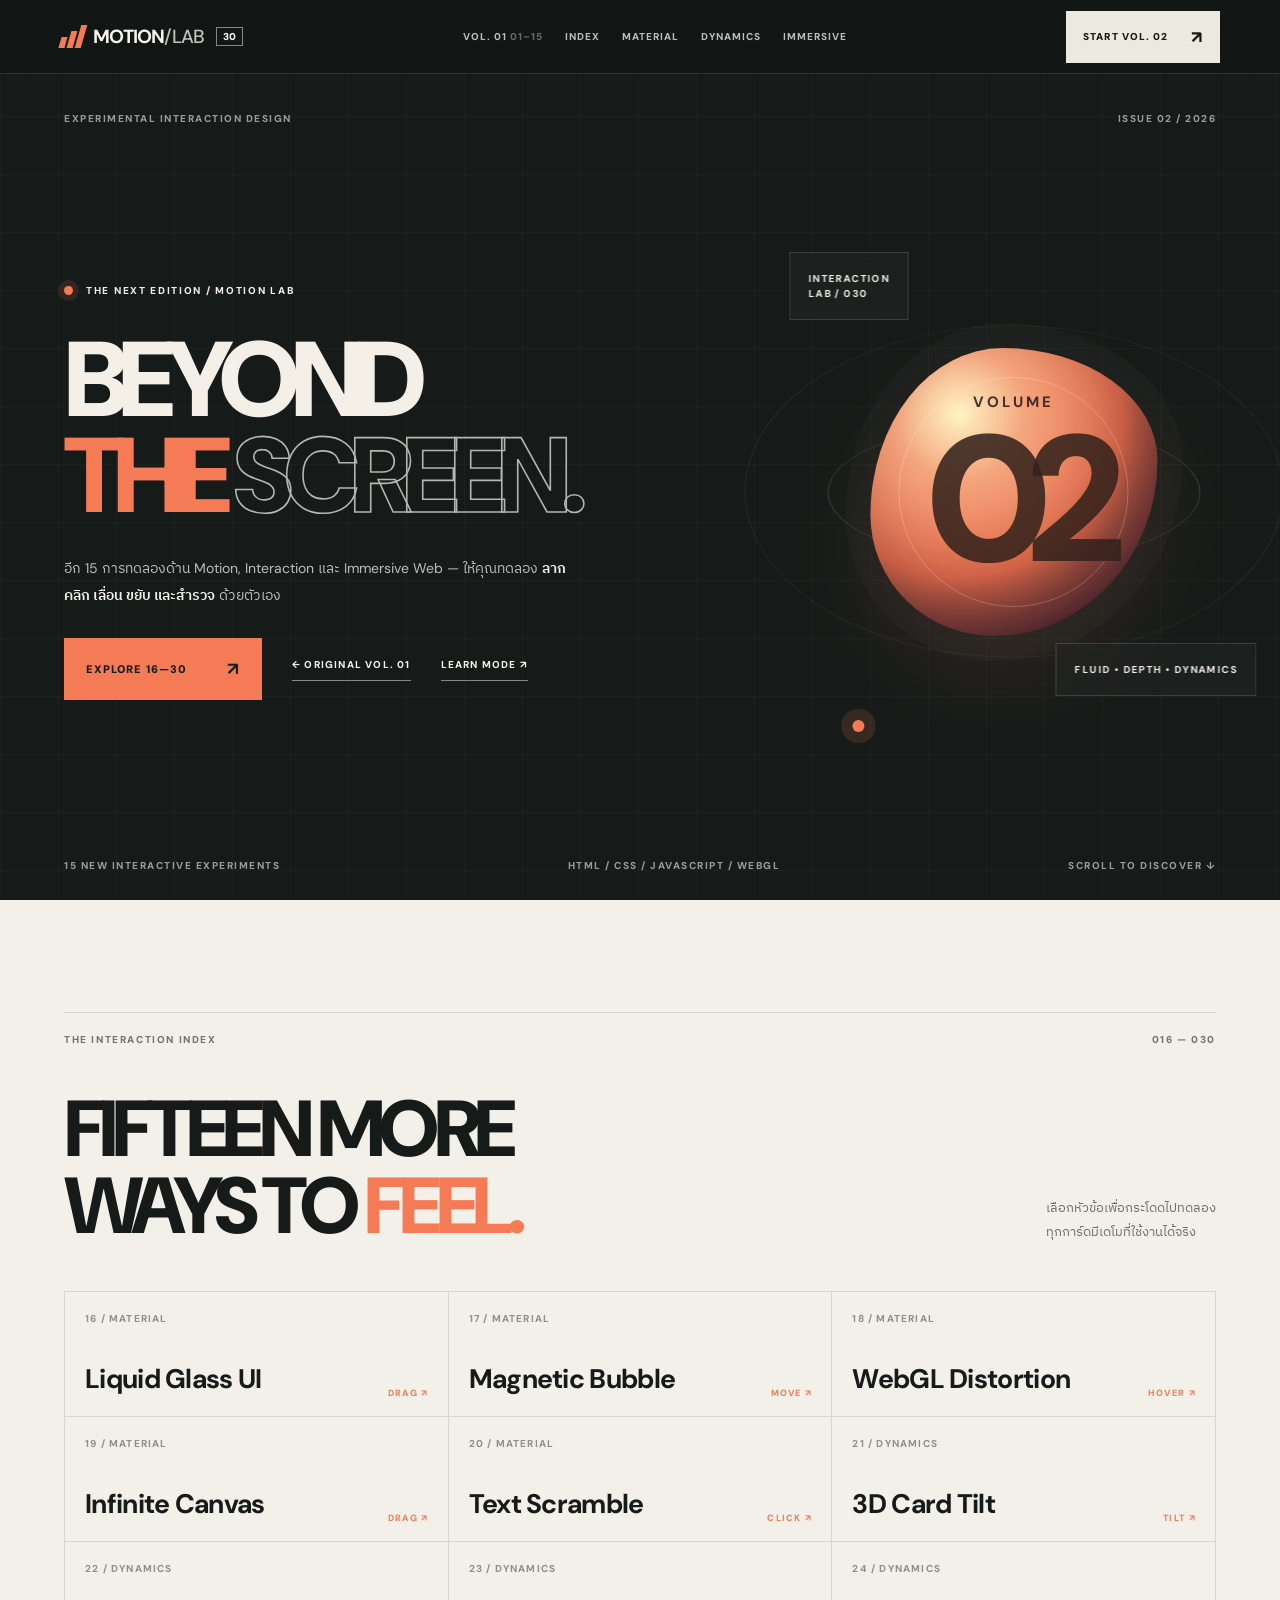
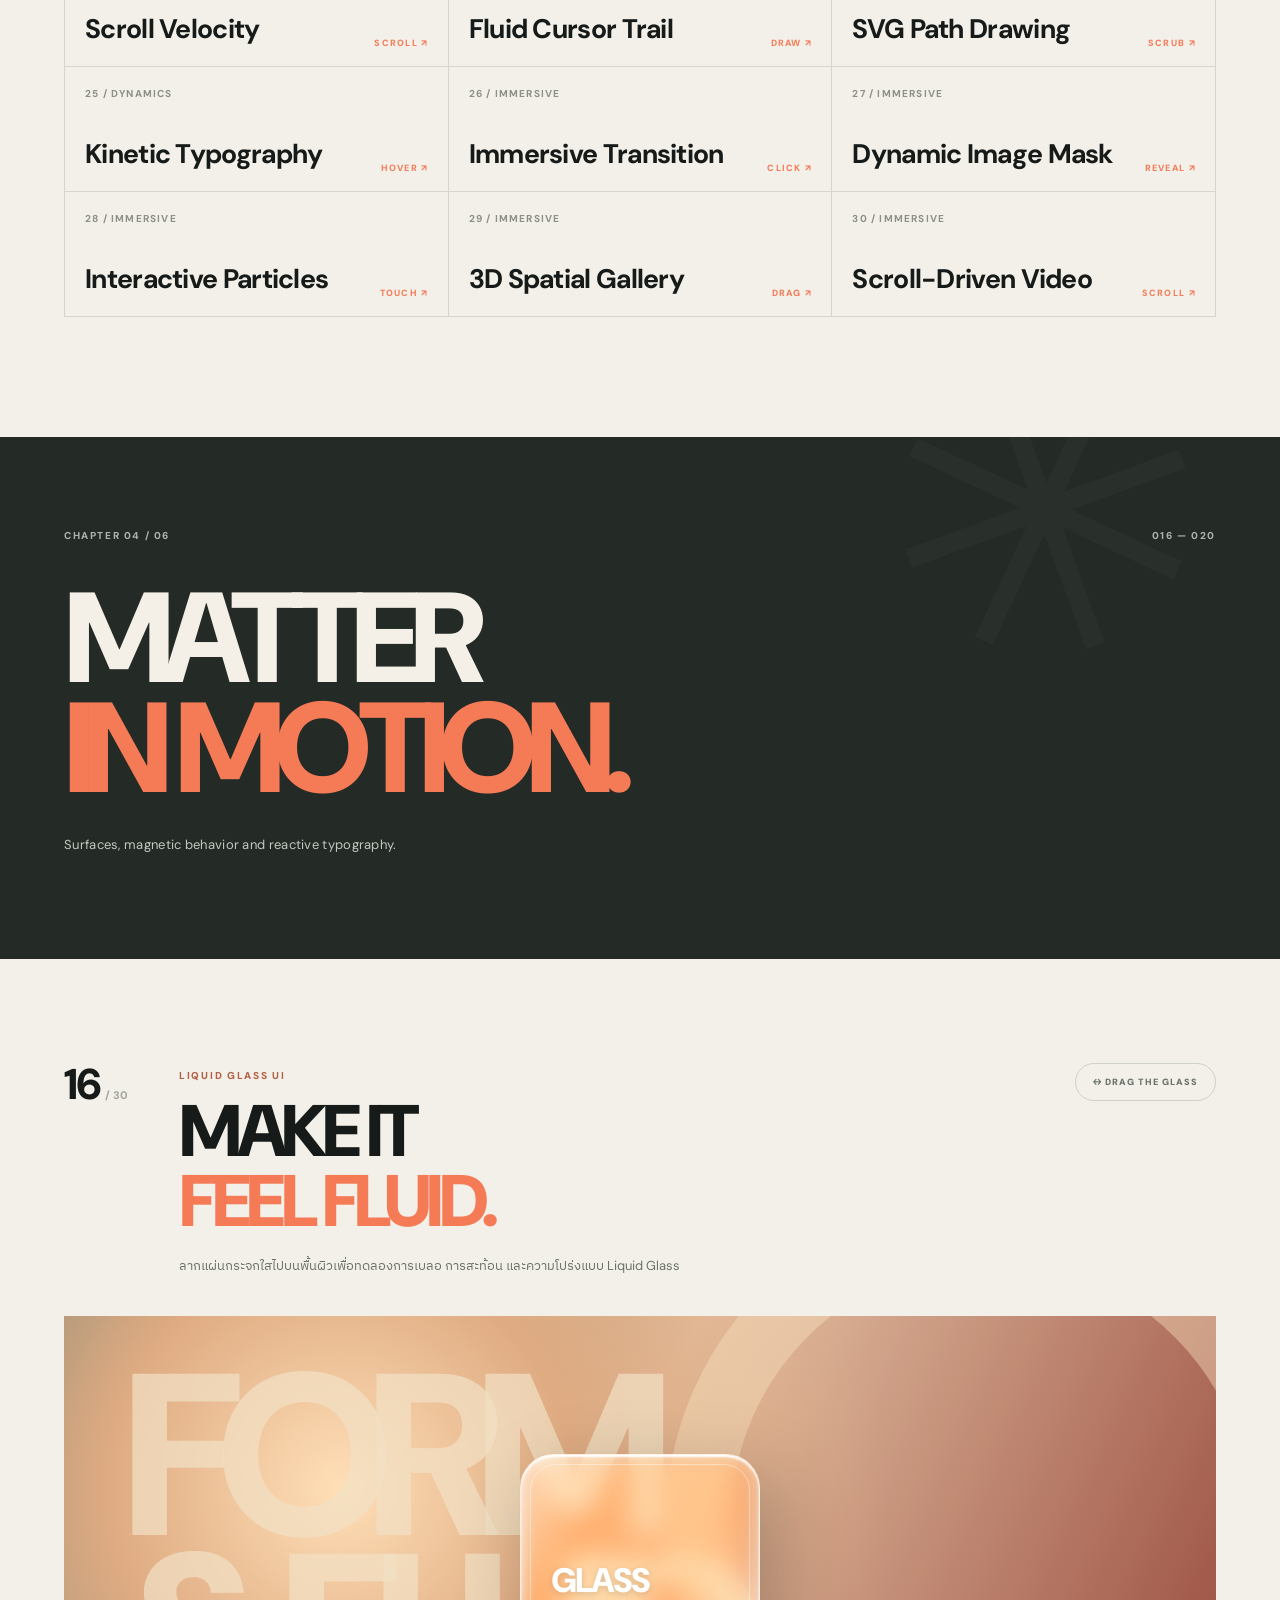
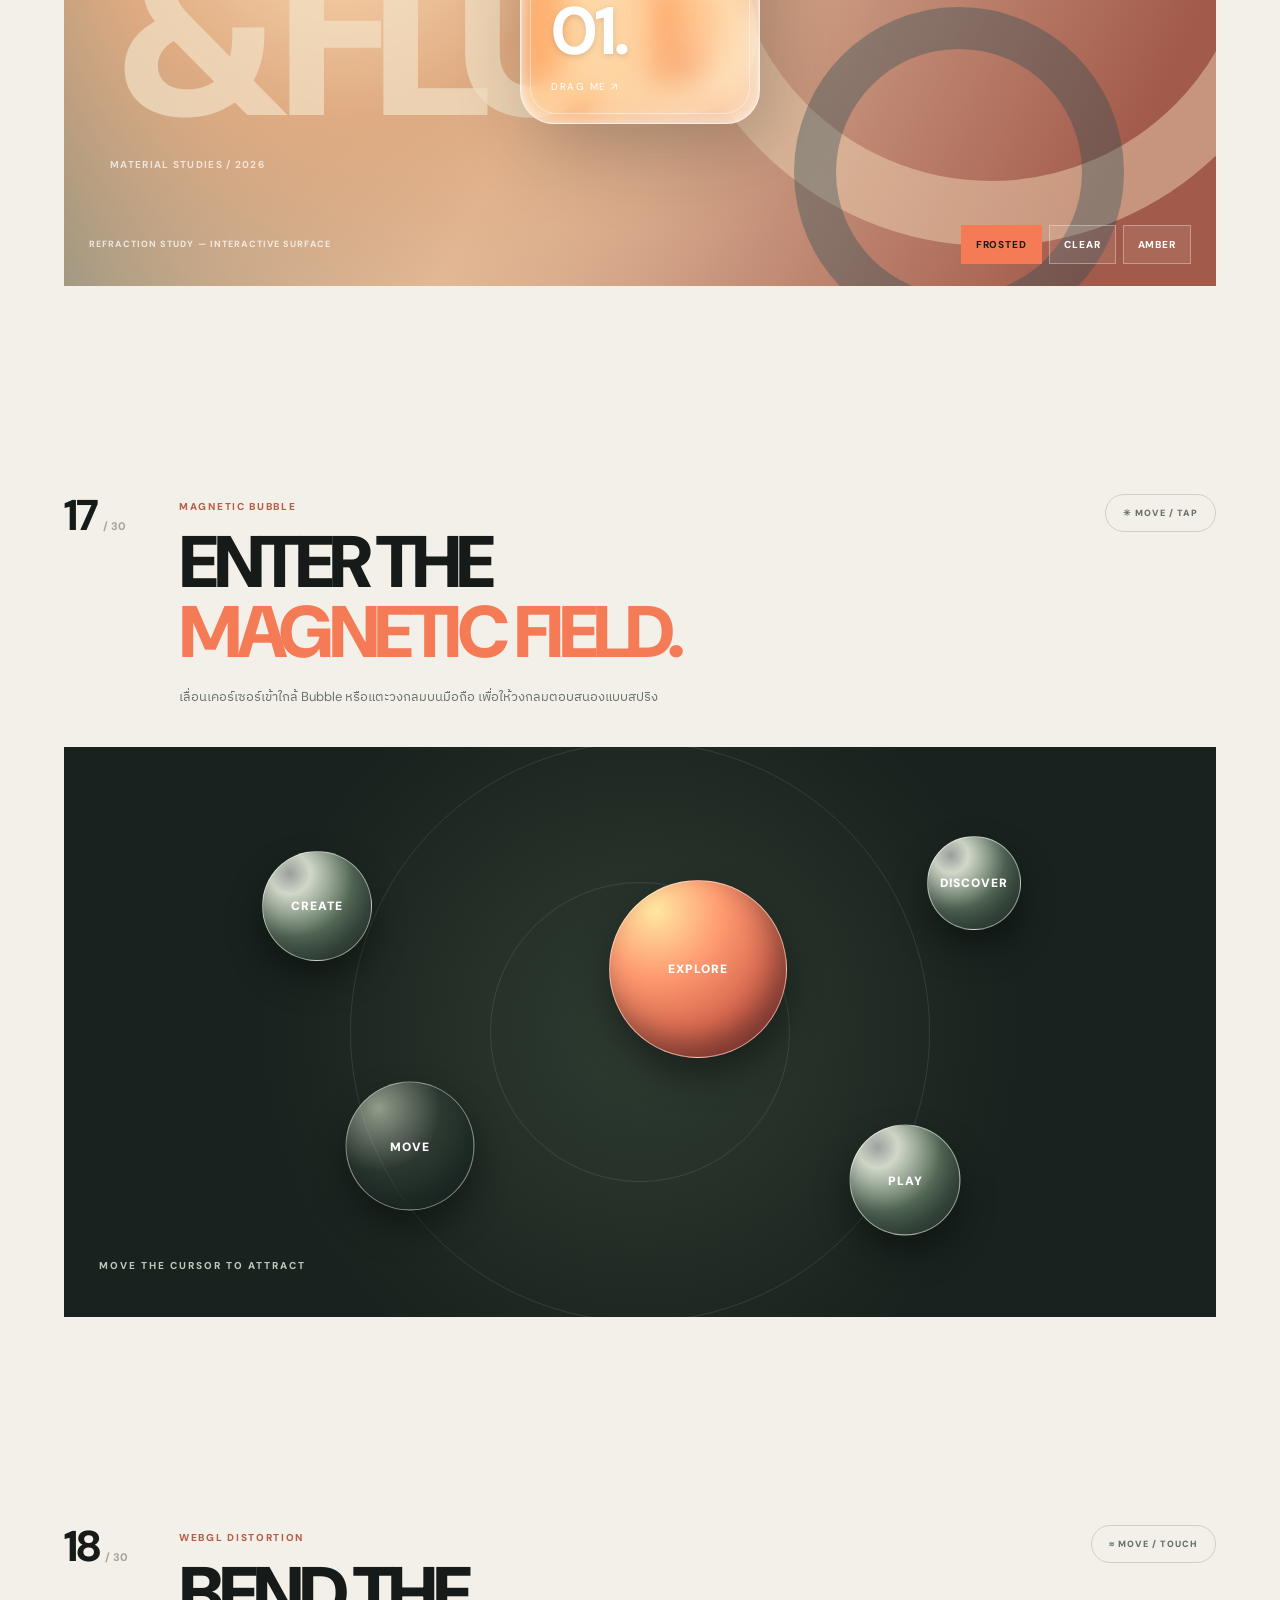
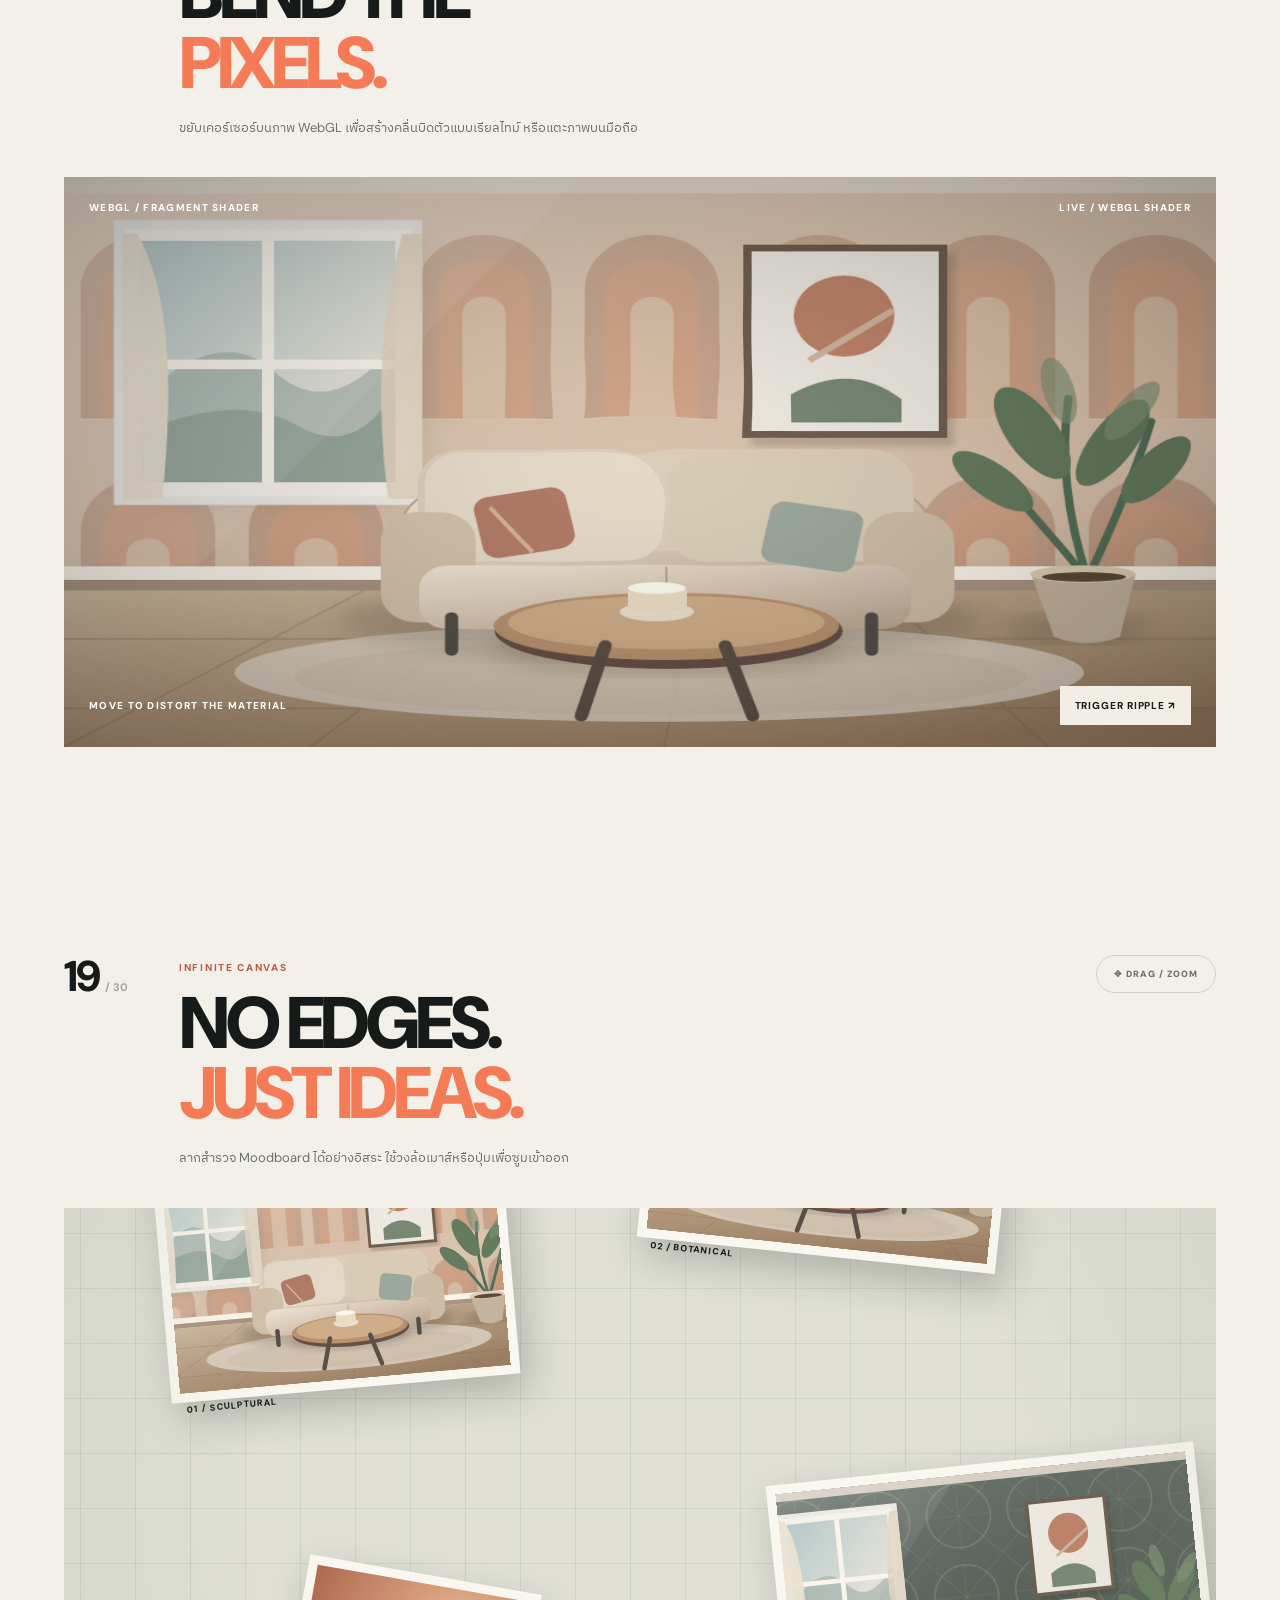
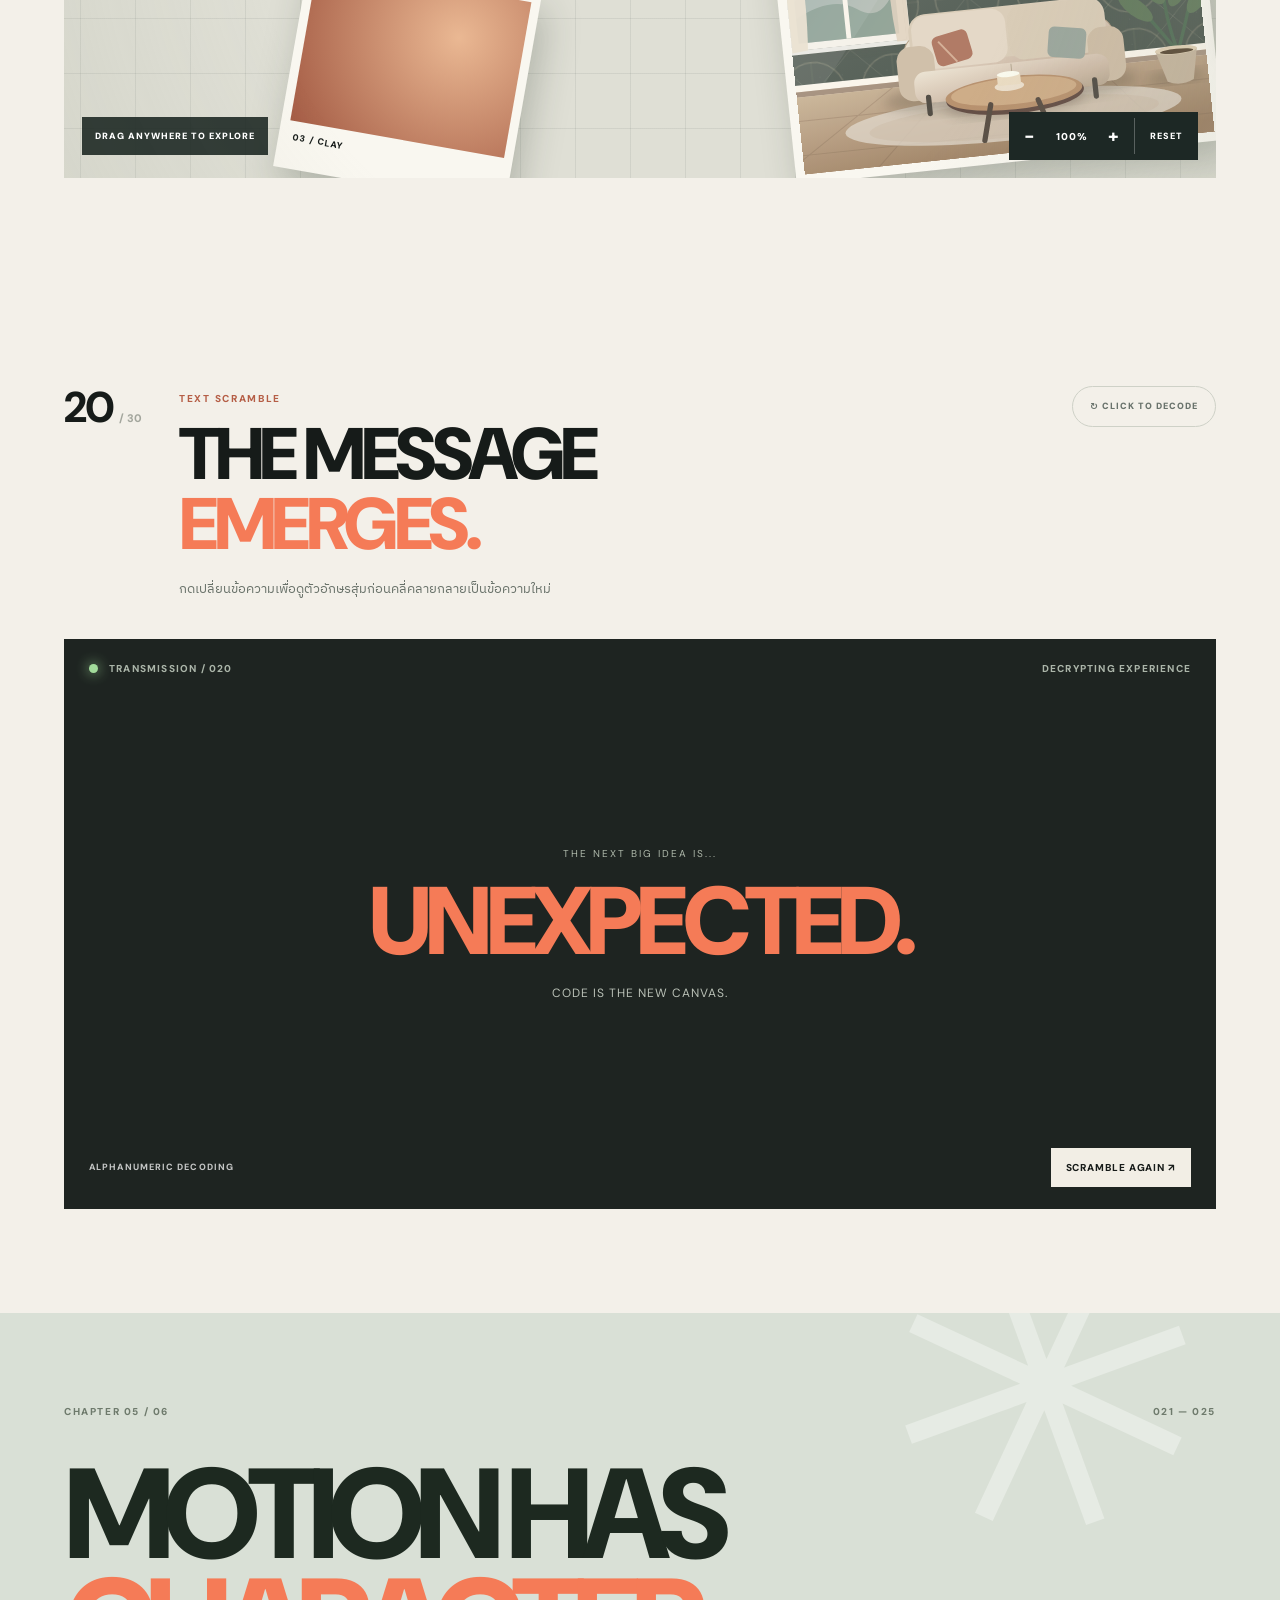
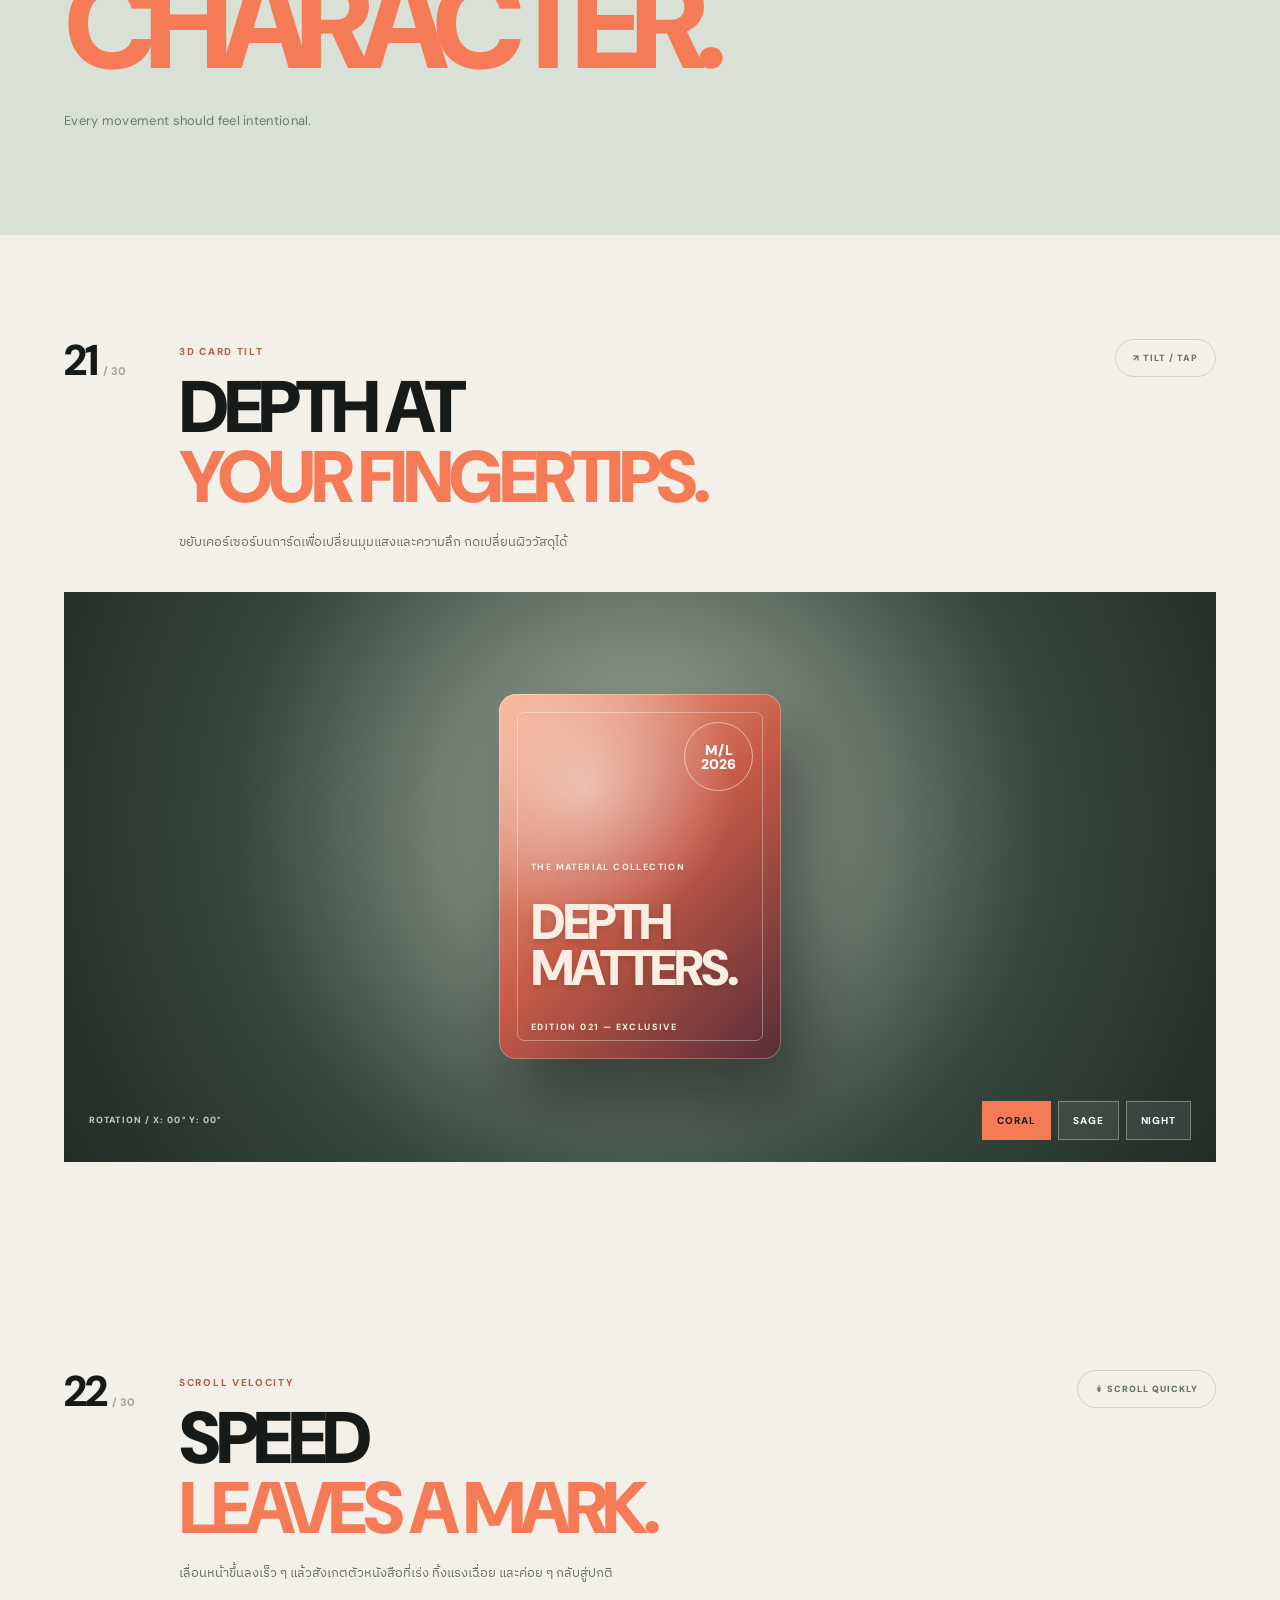
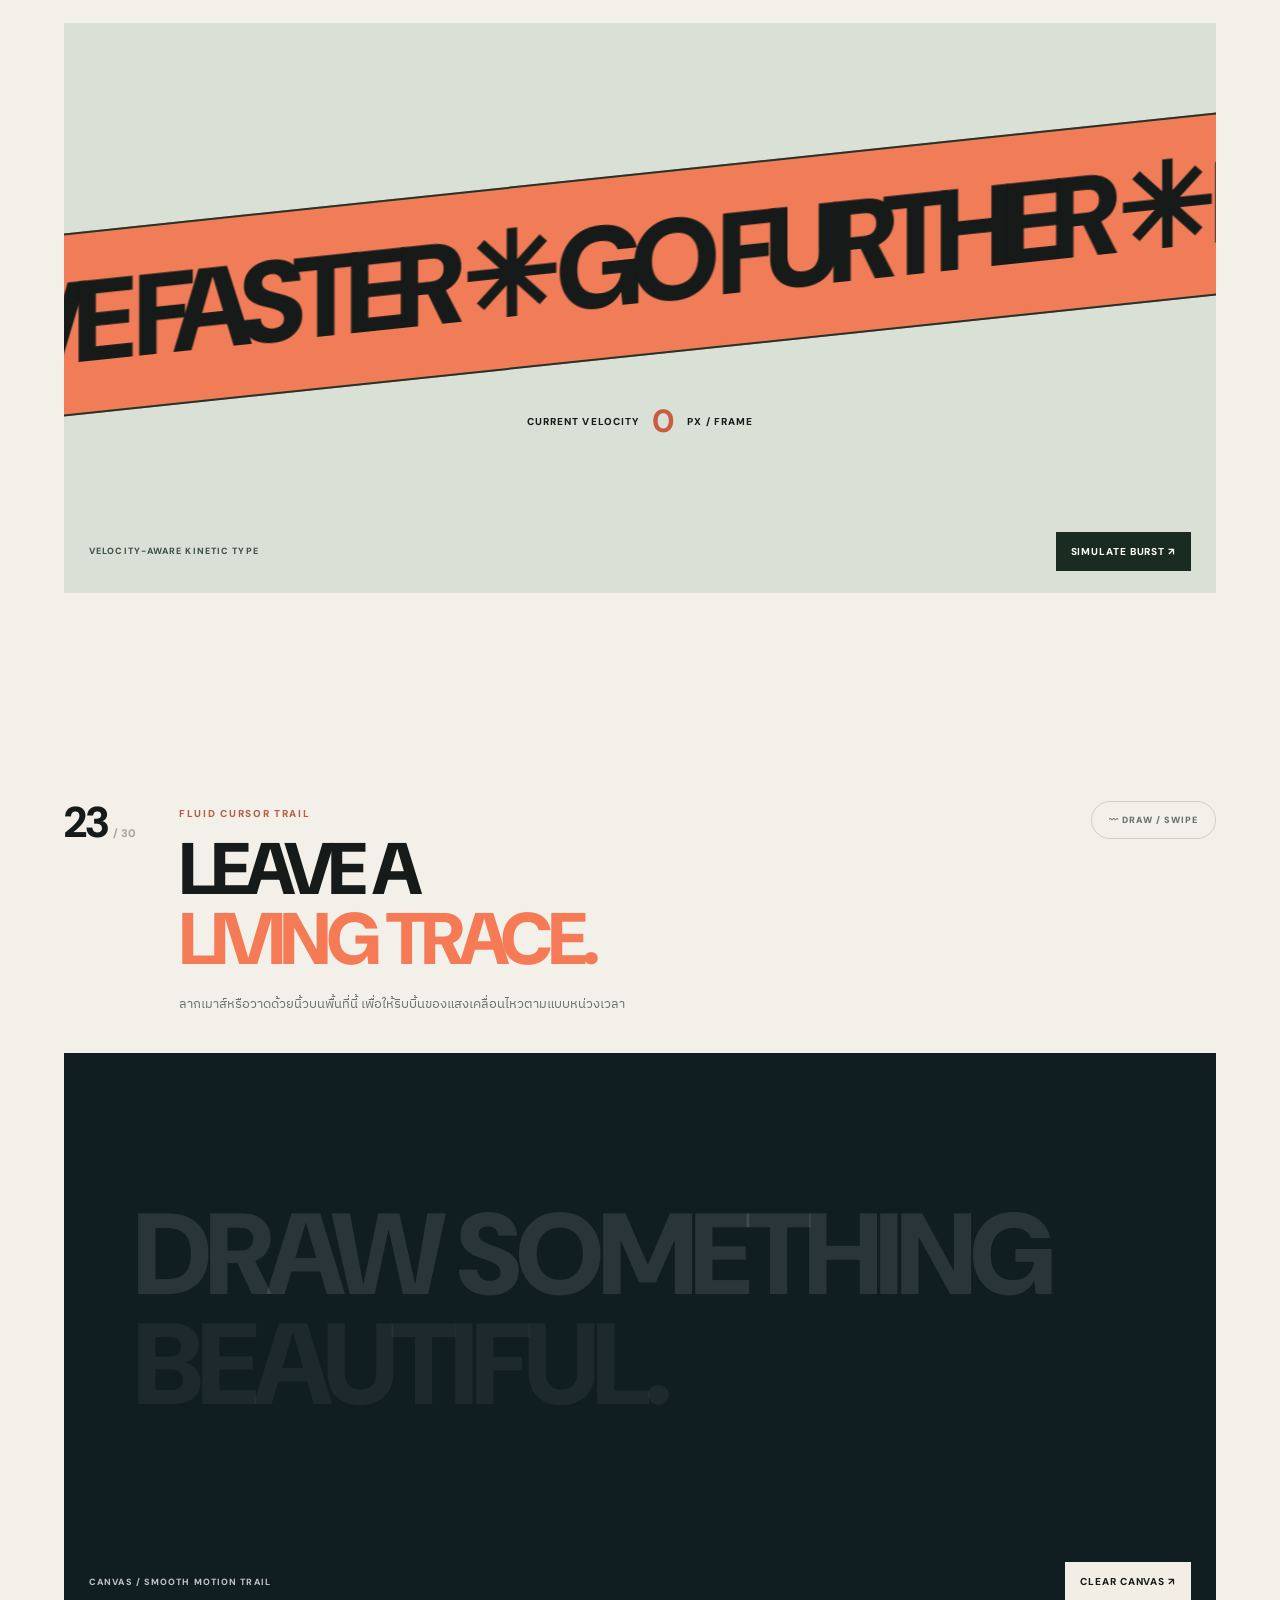
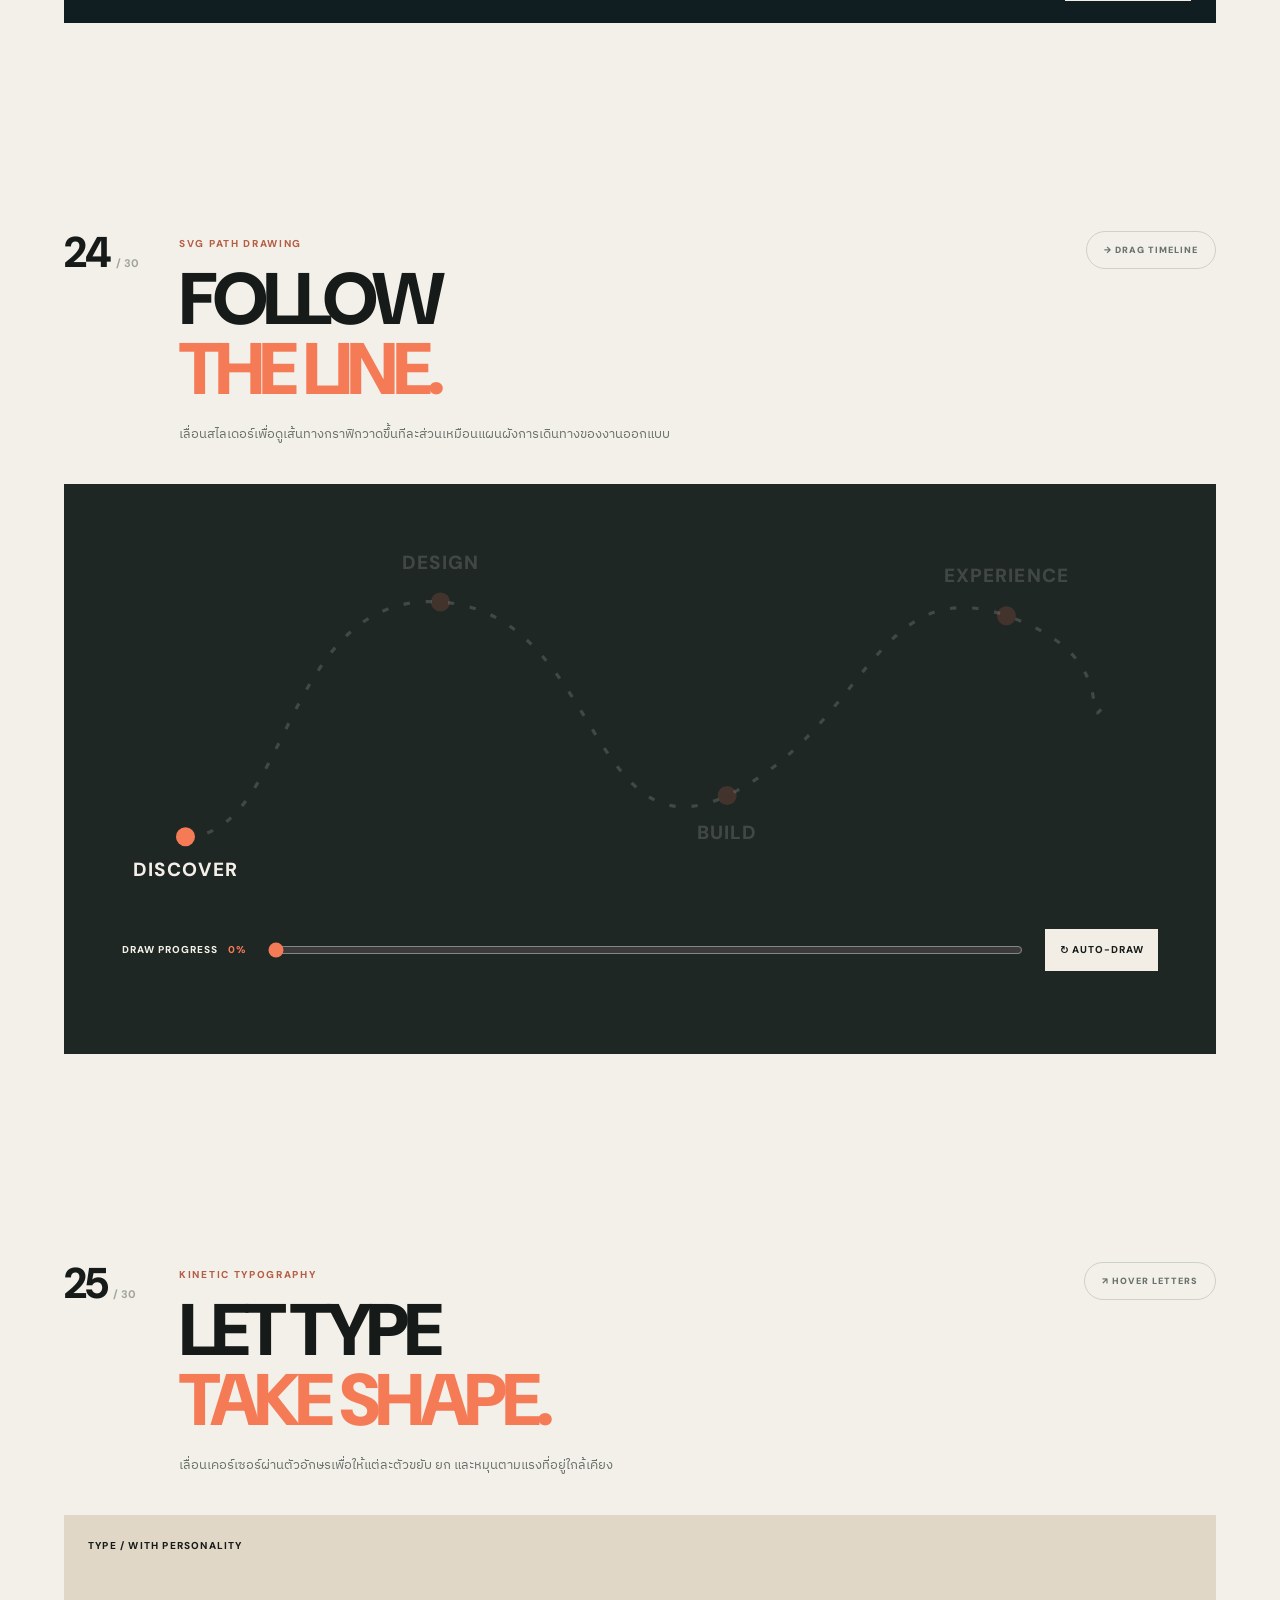
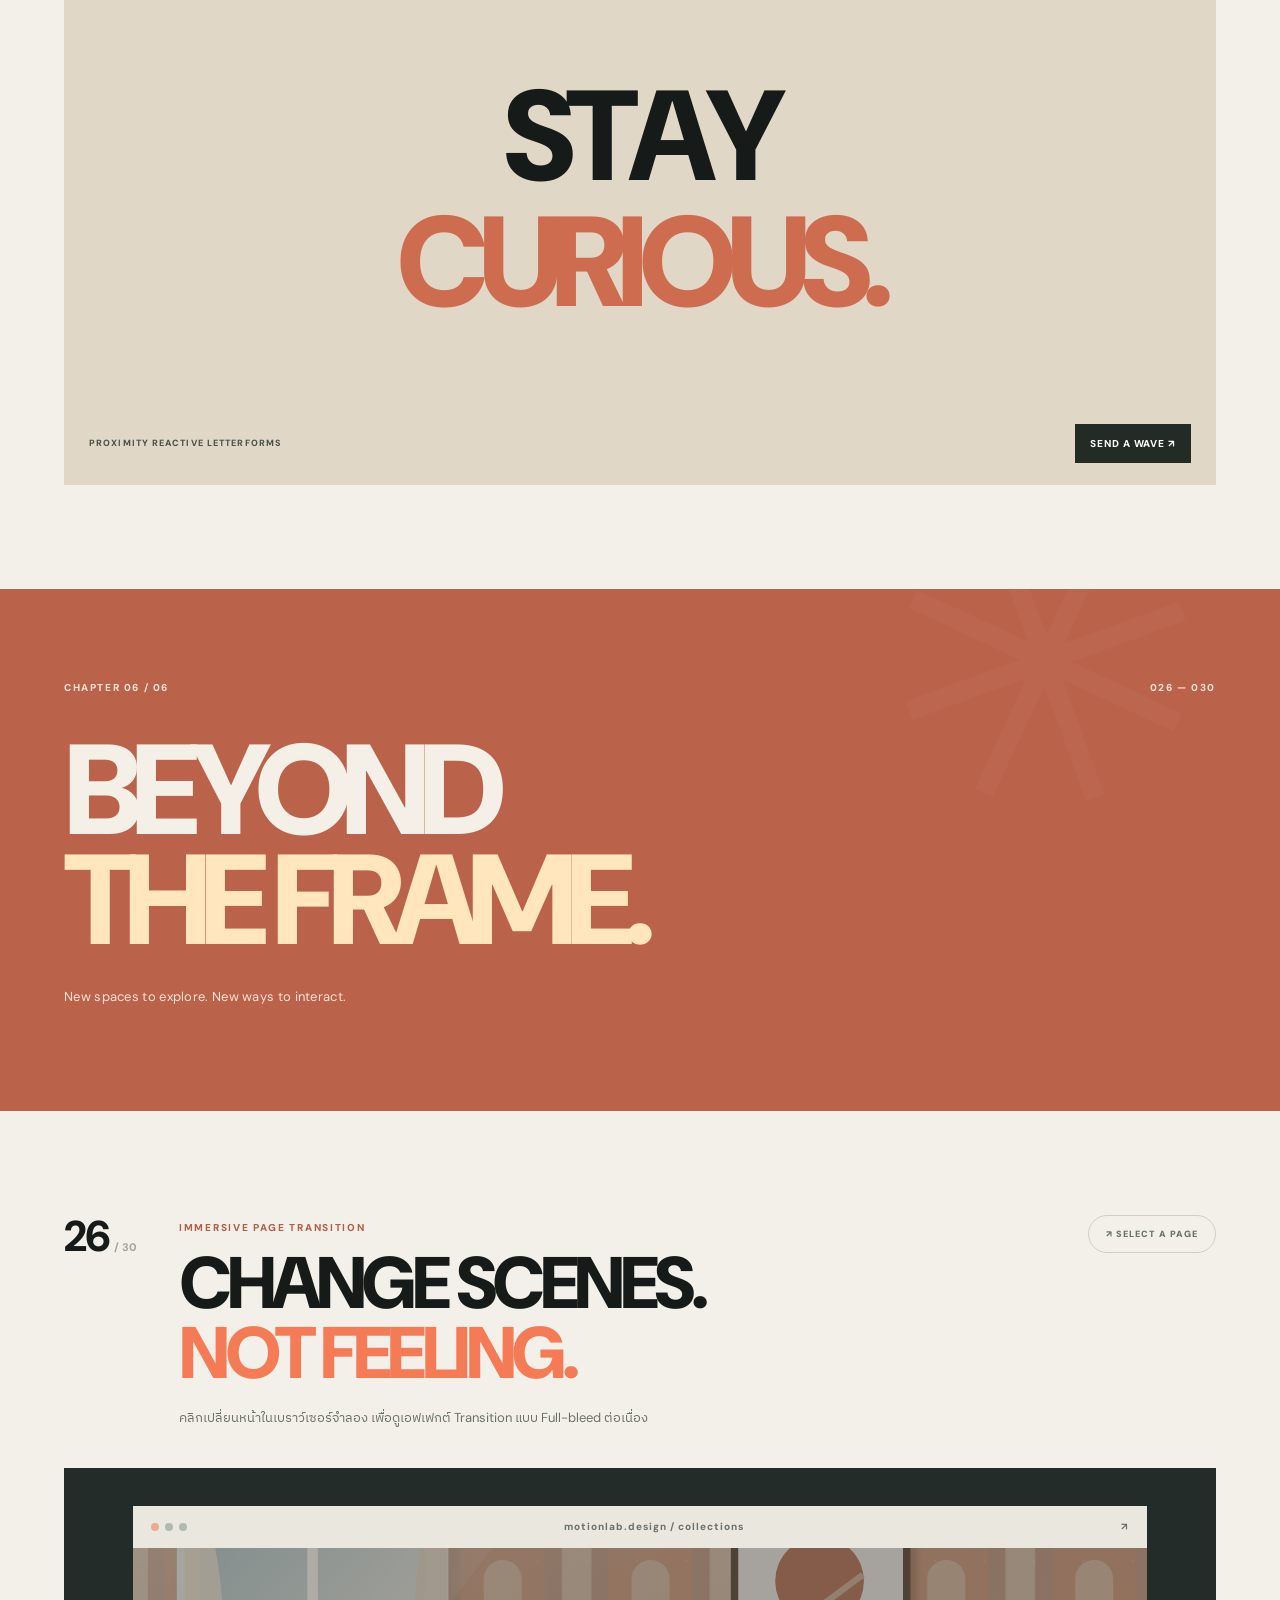
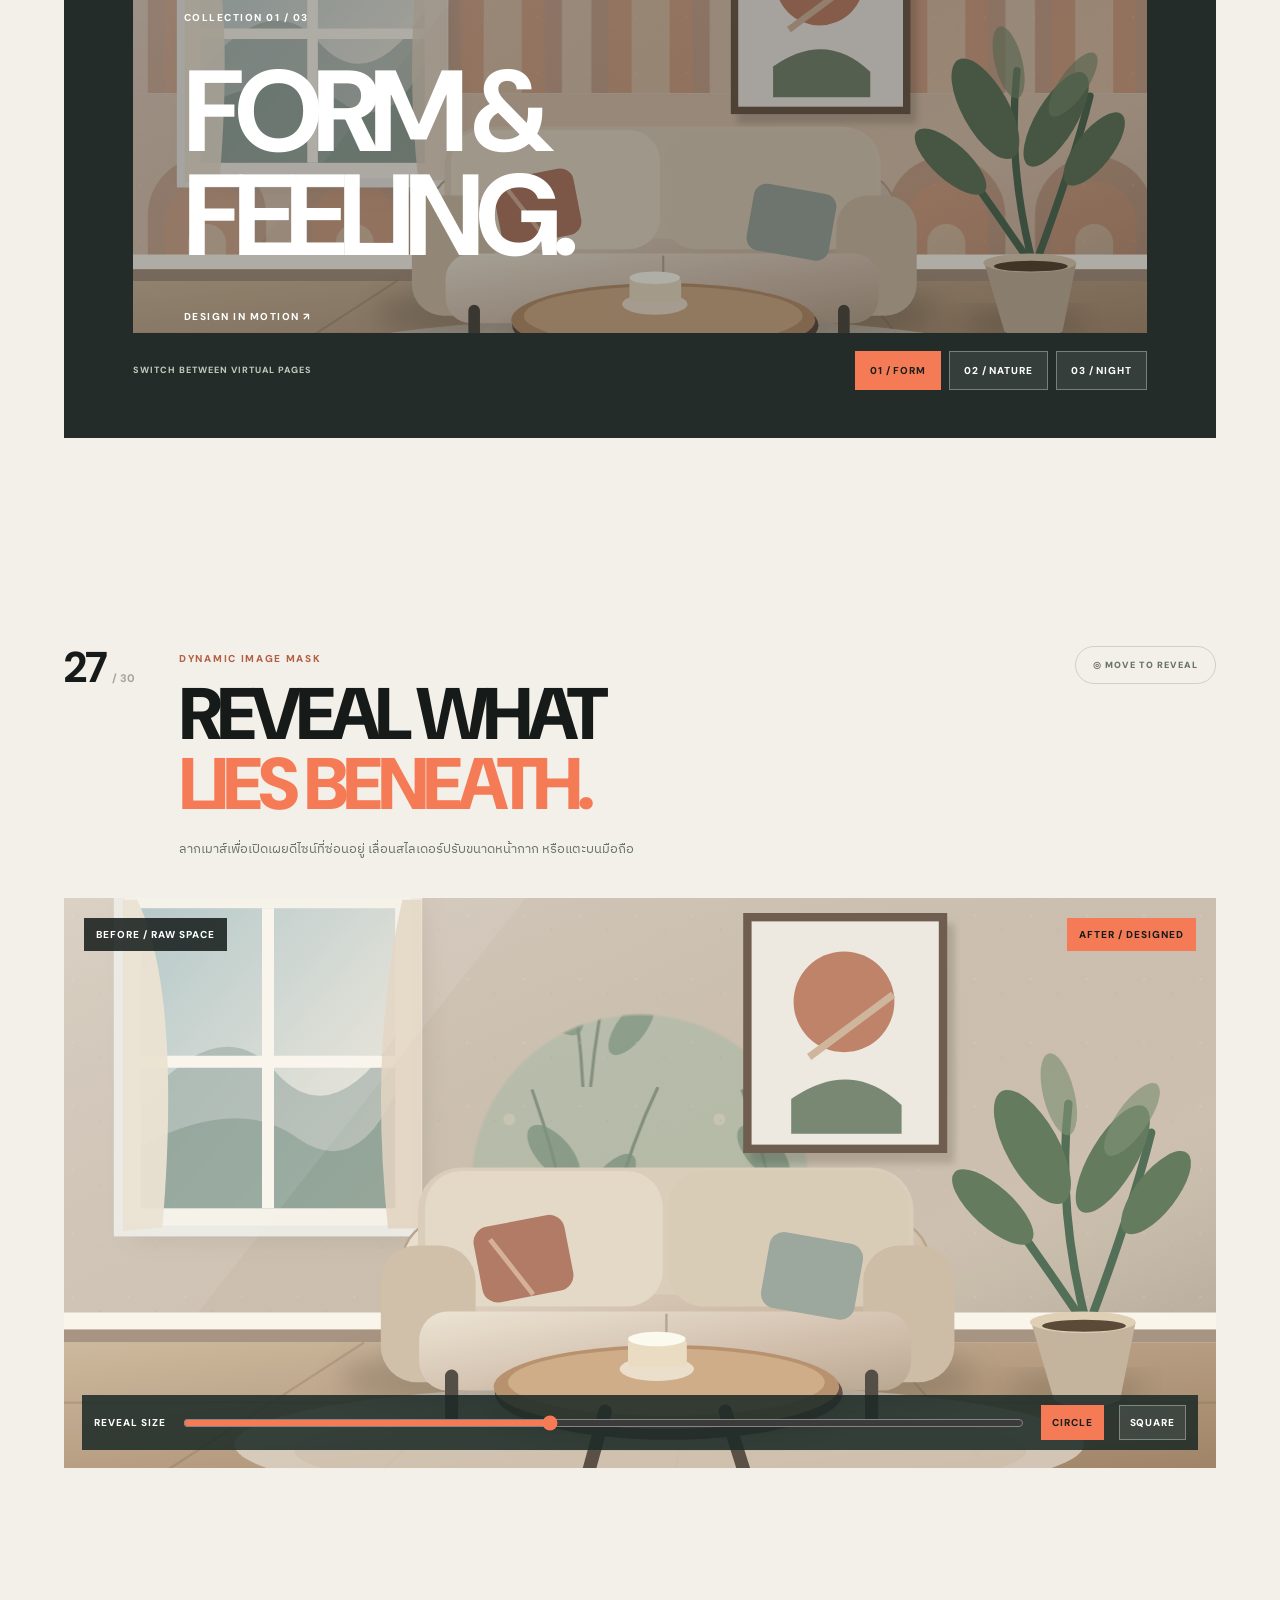
==== commit 2caeadf9: "Add files via upload" ====
--- a/vol02.html
+++ b/vol02.html
@@ -8,7 +8,7 @@
 <div class="reading-line" id="readingLine"></div>
 <header class="nav"><a class="logo" href="./index.html#home" aria-label="MOTION LAB Homepage"><span class="logo-bars"><i></i><i></i><i></i></span><b>MOTION<span>/LAB</span></b><small>30</small></a><nav class="nav-items" aria-label="Main navigation"><a href="./index.html#directory">VOL. 01 <span>01–15</span></a><a href="#index">INDEX</a><a href="#chapter-material">MATERIAL</a><a href="#chapter-dynamic">DYNAMICS</a><a href="#chapter-immersive">IMMERSIVE</a></nav><a class="nav-pill" href="#demo-16">START VOL. 02 <span>↗</span></a></header>
 <main>
-<section class="v-hero" id="home"><div class="hero-grain"></div><div class="hero-rail"><span>EXPERIMENTAL INTERACTION DESIGN</span><span>ISSUE 02 / 2026</span></div><div class="hero-grid"><div class="hero-words"><span class="overline"><i></i> THE NEXT EDITION / MOTION LAB</span><h1>BEYOND<br><em>THE</em> <span class="outline">SCREEN.</span></h1><p>อีก 15 การทดลองด้าน Motion, Interaction และ Immersive Web — ให้คุณทดลอง <strong>ลาก คลิก เลื่อน ขยับ และสำรวจ</strong> ด้วยตัวเอง</p><div class="hero-buttons"><a class="solid-btn" href="#demo-16">EXPLORE 16—30 <b>↗</b></a><a class="text-button" href="./index.html#directory">← ORIGINAL VOL. 01</a></div></div><div class="hero-art" aria-hidden="true"><div class="halo halo-1"></div><div class="halo halo-2"></div><div class="hero-core"><span>VOLUME<br><strong>02</strong></span></div><div class="hero-tag tag-1">INTERACTION<br>LAB / 030</div><div class="hero-tag tag-2">FLUID • DEPTH • DYNAMICS</div><div class="hero-orbit-dot"></div></div></div><div class="hero-foot"><span>15 NEW INTERACTIVE EXPERIMENTS</span><span>HTML / CSS / JAVASCRIPT / WEBGL</span><span>SCROLL TO DISCOVER ↓</span></div></section>
+<section class="v-hero" id="home"><div class="hero-grain"></div><div class="hero-rail"><span>EXPERIMENTAL INTERACTION DESIGN</span><span>ISSUE 02 / 2026</span></div><div class="hero-grid"><div class="hero-words"><span class="overline"><i></i> THE NEXT EDITION / MOTION LAB</span><h1>BEYOND<br><em>THE</em> <span class="outline">SCREEN.</span></h1><p>อีก 15 การทดลองด้าน Motion, Interaction และ Immersive Web — ให้คุณทดลอง <strong>ลาก คลิก เลื่อน ขยับ และสำรวจ</strong> ด้วยตัวเอง</p><div class="hero-buttons"><a class="solid-btn" href="#demo-16">EXPLORE 16—30 <b>↗</b></a><a class="text-button" href="./index.html#directory">← ORIGINAL VOL. 01</a><a class="text-button" href="learn.html">LEARN MODE ↗</a></div></div><div class="hero-art" aria-hidden="true"><div class="halo halo-1"></div><div class="halo halo-2"></div><div class="hero-core"><span>VOLUME<br><strong>02</strong></span></div><div class="hero-tag tag-1">INTERACTION<br>LAB / 030</div><div class="hero-tag tag-2">FLUID • DEPTH • DYNAMICS</div><div class="hero-orbit-dot"></div></div></div><div class="hero-foot"><span>15 NEW INTERACTIVE EXPERIMENTS</span><span>HTML / CSS / JAVASCRIPT / WEBGL</span><span>SCROLL TO DISCOVER ↓</span></div></section>
 <section class="index-section wrap" id="index"><div class="top-note"><span>THE INTERACTION INDEX</span><span>016 — 030</span></div><div class="index-intro"><h2>FIFTEEN MORE<br>WAYS TO <em>FEEL.</em></h2><p>เลือกหัวข้อเพื่อกระโดดไปทดลอง<br>ทุกการ์ดมีเดโมที่ใช้งานได้จริง</p></div><div class="index-cards">
 <a href="#demo-16"><small>16 / MATERIAL</small><b>Liquid Glass UI</b><span>DRAG ↗</span></a><a href="#demo-17"><small>17 / MATERIAL</small><b>Magnetic Bubble</b><span>MOVE ↗</span></a><a href="#demo-18"><small>18 / MATERIAL</small><b>WebGL Distortion</b><span>HOVER ↗</span></a><a href="#demo-19"><small>19 / MATERIAL</small><b>Infinite Canvas</b><span>DRAG ↗</span></a><a href="#demo-20"><small>20 / MATERIAL</small><b>Text Scramble</b><span>CLICK ↗</span></a><a href="#demo-21"><small>21 / DYNAMICS</small><b>3D Card Tilt</b><span>TILT ↗</span></a><a href="#demo-22"><small>22 / DYNAMICS</small><b>Scroll Velocity</b><span>SCROLL ↗</span></a><a href="#demo-23"><small>23 / DYNAMICS</small><b>Fluid Cursor Trail</b><span>DRAW ↗</span></a><a href="#demo-24"><small>24 / DYNAMICS</small><b>SVG Path Drawing</b><span>SCRUB ↗</span></a><a href="#demo-25"><small>25 / DYNAMICS</small><b>Kinetic Typography</b><span>HOVER ↗</span></a><a href="#demo-26"><small>26 / IMMERSIVE</small><b>Immersive Transition</b><span>CLICK ↗</span></a><a href="#demo-27"><small>27 / IMMERSIVE</small><b>Dynamic Image Mask</b><span>REVEAL ↗</span></a><a href="#demo-28"><small>28 / IMMERSIVE</small><b>Interactive Particles</b><span>TOUCH ↗</span></a><a href="#demo-29"><small>29 / IMMERSIVE</small><b>3D Spatial Gallery</b><span>DRAG ↗</span></a><a href="#demo-30"><small>30 / IMMERSIVE</small><b>Scroll-Driven Video</b><span>SCROLL ↗</span></a></div></section>
 <div id="chapter-material" class="chapter-banner"><div class="wrap"><div class="chapter-meta">CHAPTER 04 / 06 <span>016 — 020</span></div><h2>MATTER<br><em>IN MOTION.</em></h2><p>Surfaces, magnetic behavior and reactive typography.</p></div></div>
